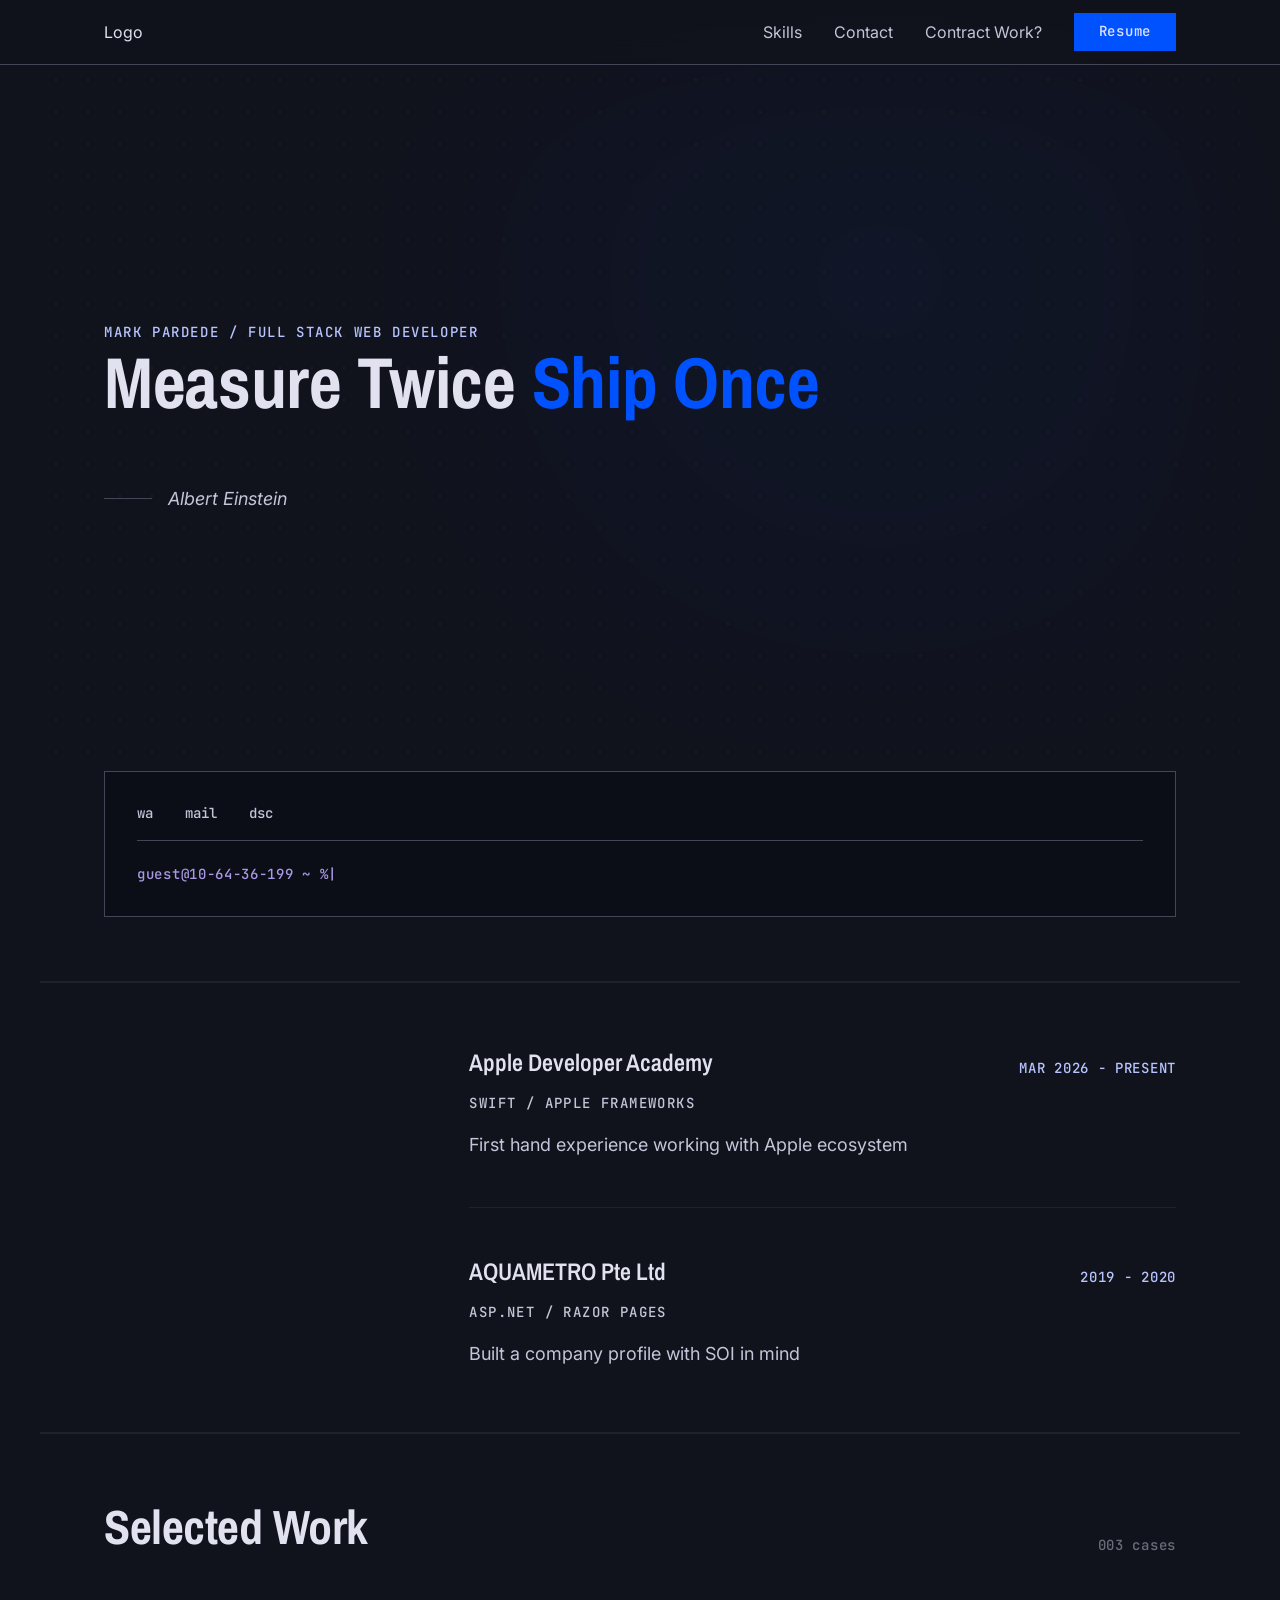
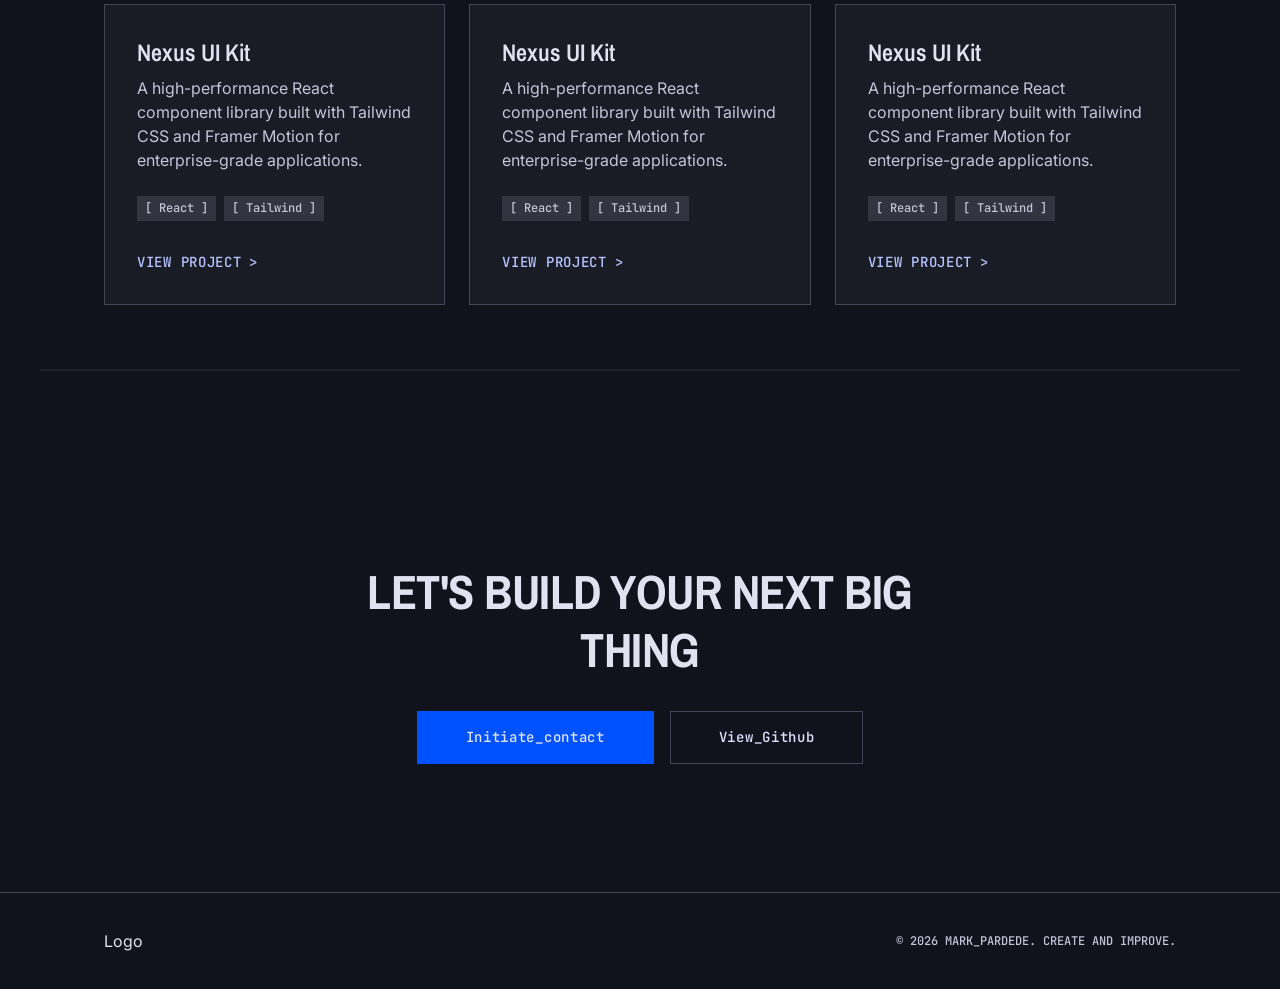
==== index.html @ c8523868 "Resume implemented." ====
<!doctype html>
<html lang="en">
  <head>
    <meta charset="UTF-8" />
    <meta name="viewport" content="width=device-width, initial-scale=1.0" />
    <meta
      name="description"
      content="Mark Pardede — full stack web developer. Selected work, experience and contact."
    />
    <script>
      // Hides reveal targets before first paint so they can animate in.
      // If the module never runs (file://, network error, syntax error) the
      // load handler unhides them rather than leaving the page blank.
      document.documentElement.classList.add("js");
      addEventListener("load", function () {
        if (!document.documentElement.dataset.revealReady) {
          document.documentElement.classList.remove("js");
        }
      });
    </script>
    <link rel="preconnect" href="https://fonts.googleapis.com" />
    <link rel="preconnect" href="https://fonts.gstatic.com" crossorigin />
    <link
      href="https://fonts.googleapis.com/css2?family=Archivo+Narrow:wght@400;500;600;700&family=Inter:wght@400;500;600&family=JetBrains+Mono:wght@400;500&display=swap"
      rel="stylesheet"
    />
    <link rel="stylesheet" href="assets/css/main.css" />
    <script type="module" src="assets/js/main.js"></script>
    <title>Mark Pardede - Full Stack Web Developer</title>
  </head>
  <body>
    <header class="site-header">
      <nav class="nav container">
        <div class="nav__logo">Logo</div>
        <div class="nav__list">
          <a class="nav__link" href="#">Skills</a>
          <a class="nav__link" href="#">Contact</a>
          <a class="nav__link" href="#">Contract Work?</a>
          <a class="btn btn--primary btn--sm u-label" href="resume.html">
            Resume
          </a>
        </div>
      </nav>
    </header>

    <main class="page">
      <section id="hero" class="hero container" data-reveal>
        <div class="hero__backdrop">
          <div class="hero__glow"></div>
        </div>
        <div class="hero__main">
          <p class="hero__eyebrow">Mark Pardede / Full Stack Web Developer</p>
          <h1 class="hero__title">Measure Twice <span>Ship Once</span></h1>
        </div>
        <div class="hero__caption">
          <div class="hero__rule"></div>
          <p class="hero__attribution">Albert Einstein</p>
        </div>
      </section>

      <section id="terminal" class="terminal-section container" data-reveal>
        <div class="terminal u-label">
          <div class="terminal__tabs">
            <button type="button" class="terminal__tab" data-cmd="wa">
              wa
            </button>
            <button type="button" class="terminal__tab" data-cmd="mail">
              mail
            </button>
            <button type="button" class="terminal__tab" data-cmd="dsc">
              dsc
            </button>
          </div>
          <div class="terminal__body" data-terminal-body>
            <p>
              <span class="terminal__prompt">guest@10-64-36-199 ~ %</span
              ><span class="terminal__cursor">|</span>
            </p>
          </div>
        </div>
      </section>

      <hr class="divider" />

      <section id="experience" class="experience container" data-reveal>
        <div class="experience__aside">
          <h2 class="experience__title">Experience</h2>
        </div>
        <div class="experience__list">
          <article class="experience-item">
            <div class="experience-item__header">
              <h3 class="experience-item__title">Apple Developer Academy</h3>
              <span class="experience-item__period u-label"
                >MAR 2026 - PRESENT</span
              >
            </div>
            <p class="experience-item__stack">Swift / Apple Frameworks</p>
            <p class="experience-item__body">
              First hand experience working with Apple ecosystem
            </p>
          </article>

          <div class="experience__divider"></div>

          <article class="experience-item">
            <div class="experience-item__header">
              <h3 class="experience-item__title">AQUAMETRO Pte Ltd</h3>
              <span class="experience-item__period u-label">2019 - 2020</span>
            </div>
            <p class="experience-item__stack">ASP.NET / Razor Pages</p>
            <p class="experience-item__body">
              Built a company profile with SOI in mind
            </p>
          </article>
        </div>
      </section>

      <hr class="divider" />

      <section id="projects" class="projects container" data-reveal>
        <div class="projects__header">
          <h2 class="projects__title">Selected Work</h2>
          <span class="projects__count u-label">003 cases</span>
        </div>
        <div class="projects__grid">
          <article class="project-card">
            <div class="project-card__thumb"></div>
            <div class="project-card__body">
              <h3 class="project-card__title">Nexus UI Kit</h3>
              <p class="project-card__desc">
                A high-performance React component library built with Tailwind
                CSS and Framer Motion for enterprise-grade applications.
              </p>
              <div class="project-card__tags">
                <span class="tag">[ React ]</span>
                <span class="tag">[ Tailwind ]</span>
              </div>
              <a class="project-card__link u-label" href="#">
                VIEW PROJECT <span aria-hidden="true">></span>
              </a>
            </div>
          </article>

          <article class="project-card">
            <div class="project-card__thumb"></div>
            <div class="project-card__body">
              <h3 class="project-card__title">Nexus UI Kit</h3>
              <p class="project-card__desc">
                A high-performance React component library built with Tailwind
                CSS and Framer Motion for enterprise-grade applications.
              </p>
              <div class="project-card__tags">
                <span class="tag">[ React ]</span>
                <span class="tag">[ Tailwind ]</span>
              </div>
              <a class="project-card__link u-label" href="#">
                VIEW PROJECT <span aria-hidden="true">></span>
              </a>
            </div>
          </article>

          <article class="project-card">
            <div class="project-card__thumb"></div>
            <div class="project-card__body">
              <h3 class="project-card__title">Nexus UI Kit</h3>
              <p class="project-card__desc">
                A high-performance React component library built with Tailwind
                CSS and Framer Motion for enterprise-grade applications.
              </p>
              <div class="project-card__tags">
                <span class="tag">[ React ]</span>
                <span class="tag">[ Tailwind ]</span>
              </div>
              <a class="project-card__link u-label" href="#">
                VIEW PROJECT <span aria-hidden="true">></span>
              </a>
            </div>
          </article>
        </div>
      </section>

      <hr class="divider" />

      <section id="cta" class="cta container" data-reveal>
        <div class="cta__inner">
          <h2 class="cta__title">LET'S BUILD YOUR NEXT BIG THING</h2>
          <div class="cta__actions">
            <a class="btn btn--primary u-label" href="#">Initiate_contact</a>
            <a class="btn u-label" href="#">View_Github</a>
          </div>
        </div>
      </section>
    </main>

    <footer class="site-footer">
      <div class="site-footer__inner container">
        <div class="site-footer__logo">Logo</div>
        <p class="site-footer__note">© 2026 MARK_PARDEDE. CREATE AND IMPROVE.</p>
      </div>
    </footer>
  </body>
</html>
---- assets/css/main.css ----
/* The only stylesheet a page links to.
   Order matters: later layers are meant to win over earlier ones, so
   utilities come last. */

/* 1. Base — tokens, resets, element defaults. */
@import url("base/tokens.css");
@import url("base/reset.css");

/* 2. Layout — page scaffolding shared by every page. */
@import url("layout/container.css");
@import url("layout/header.css");
@import url("layout/footer.css");

/* 3. Components — reusable, page-agnostic blocks. */
@import url("components/button.css");
@import url("components/tag.css");
@import url("components/terminal.css");
@import url("components/project-card.css");
@import url("components/experience-item.css");

/* 4. Pages — composition specific to one page. */
@import url("pages/home.css");
@import url("pages/resume.css");

/* 5. Utilities — single-purpose overrides. */
@import url("utilities/animations.css");
@import url("utilities/text.css");
@import url("utilities/print.css");
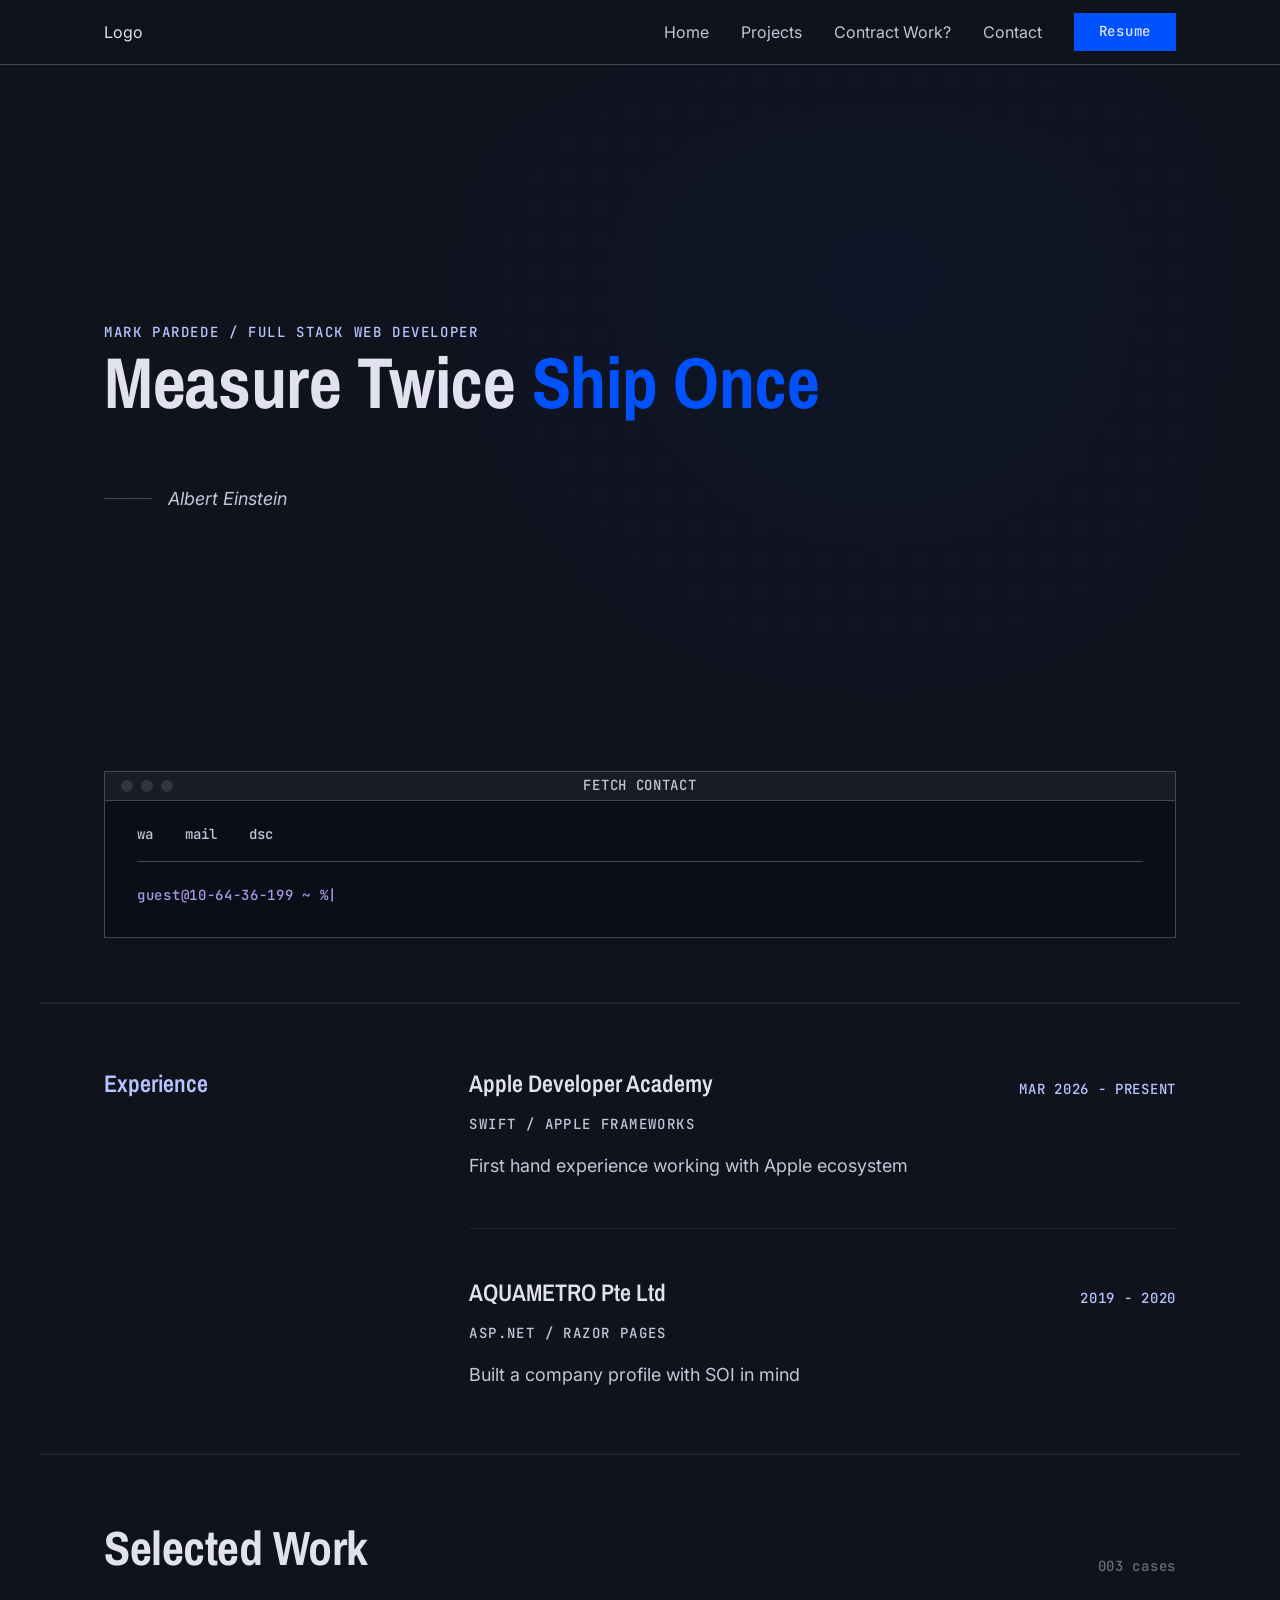
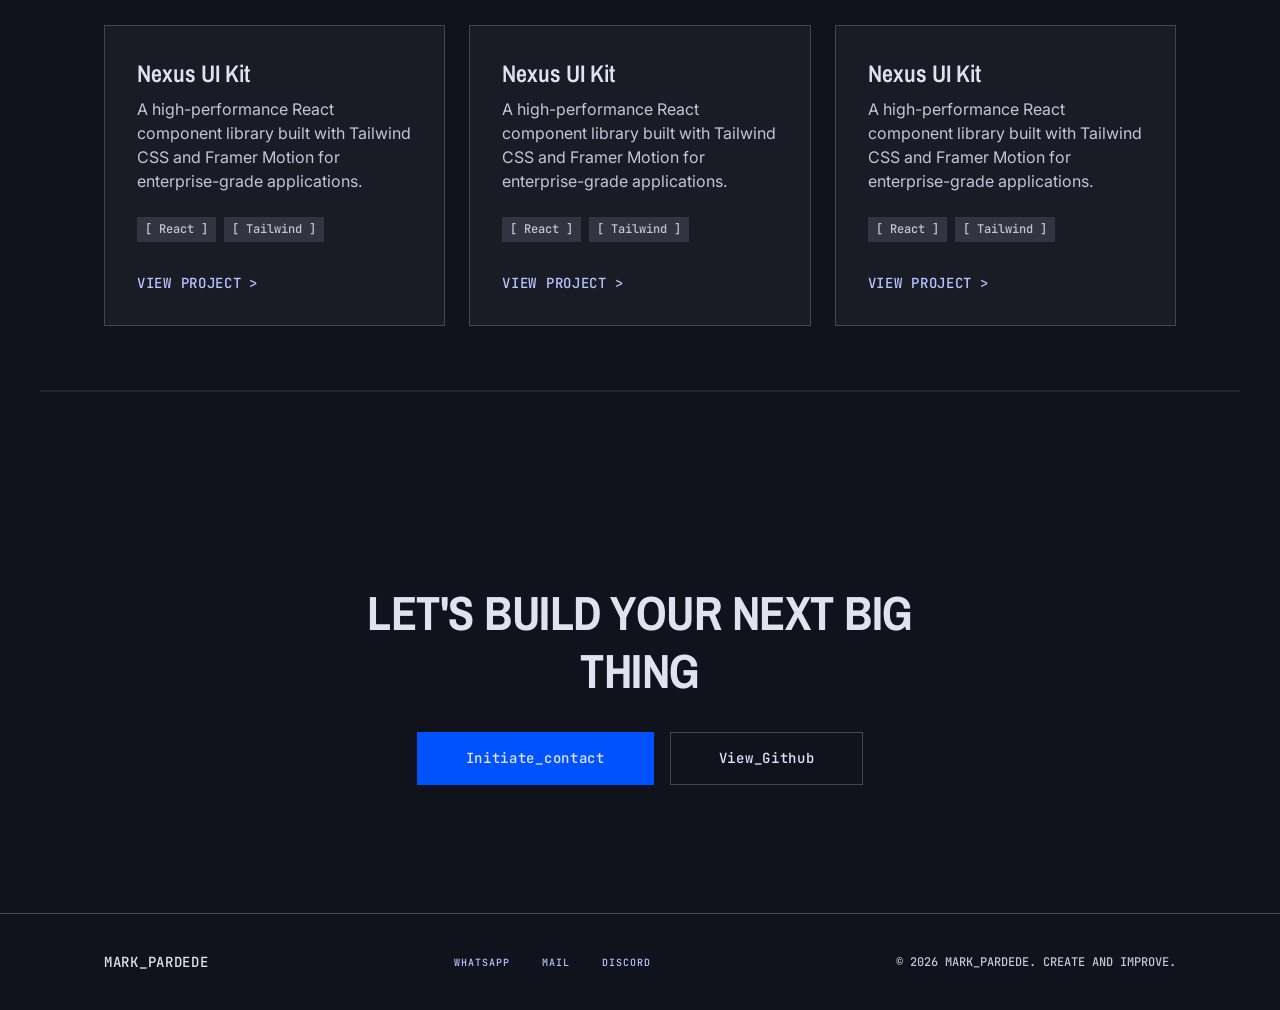
==== commit 06bdef9a: "Contact" ====
--- a/index.html
+++ b/index.html
@@ -33,9 +33,10 @@
       <nav class="nav container">
         <div class="nav__logo">Logo</div>
         <div class="nav__list">
-          <a class="nav__link" href="#">Skills</a>
-          <a class="nav__link" href="#">Contact</a>
+          <a class="nav__link" href="#">Home</a>
+          <a class="nav__link" href="#">Projects</a>
           <a class="nav__link" href="#">Contract Work?</a>
+          <a class="nav__link" href="#contact">Contact</a>
           <a class="btn btn--primary btn--sm u-label" href="resume.html">
             Resume
           </a>
@@ -60,6 +61,14 @@
 
       <section id="terminal" class="terminal-section container" data-reveal>
         <div class="terminal u-label">
+          <div class="terminal__titlebar">
+            <div class="terminal__dots" aria-hidden="true">
+              <span class="terminal__dot"></span>
+              <span class="terminal__dot"></span>
+              <span class="terminal__dot"></span>
+            </div>
+            <span class="terminal__title">Fetch Contact</span>
+          </div>
           <div class="terminal__tabs">
             <button type="button" class="terminal__tab" data-cmd="wa">
               wa
@@ -192,10 +201,33 @@
       </section>
     </main>
 
-    <footer class="site-footer">
+    <footer id="contact" class="site-footer">
       <div class="site-footer__inner container">
-        <div class="site-footer__logo">Logo</div>
-        <p class="site-footer__note">© 2026 MARK_PARDEDE. CREATE AND IMPROVE.</p>
+        <div class="site-footer__brand">MARK_PARDEDE</div>
+        <nav class="site-footer__links" aria-label="Contact">
+          <a
+            class="site-footer__link"
+            href="https://wa.me/6587304273"
+            target="_blank"
+            rel="noopener"
+          >
+            <span class="site-footer__link-key">WhatsApp</span>
+          </a>
+          <a class="site-footer__link" href="mailto:marklorens0705@gmail.com">
+            <span class="site-footer__link-key">Mail</span>
+          </a>
+          <a
+            class="site-footer__link"
+            href="discord://-/users/311474445032095755"
+            target="_blank"
+            rel="noopener"
+          >
+            <span class="site-footer__link-key">Discord</span>
+          </a>
+        </nav>
+        <p class="site-footer__note">
+          © 2026 MARK_PARDEDE. CREATE AND IMPROVE.
+        </p>
       </div>
     </footer>
   </body>
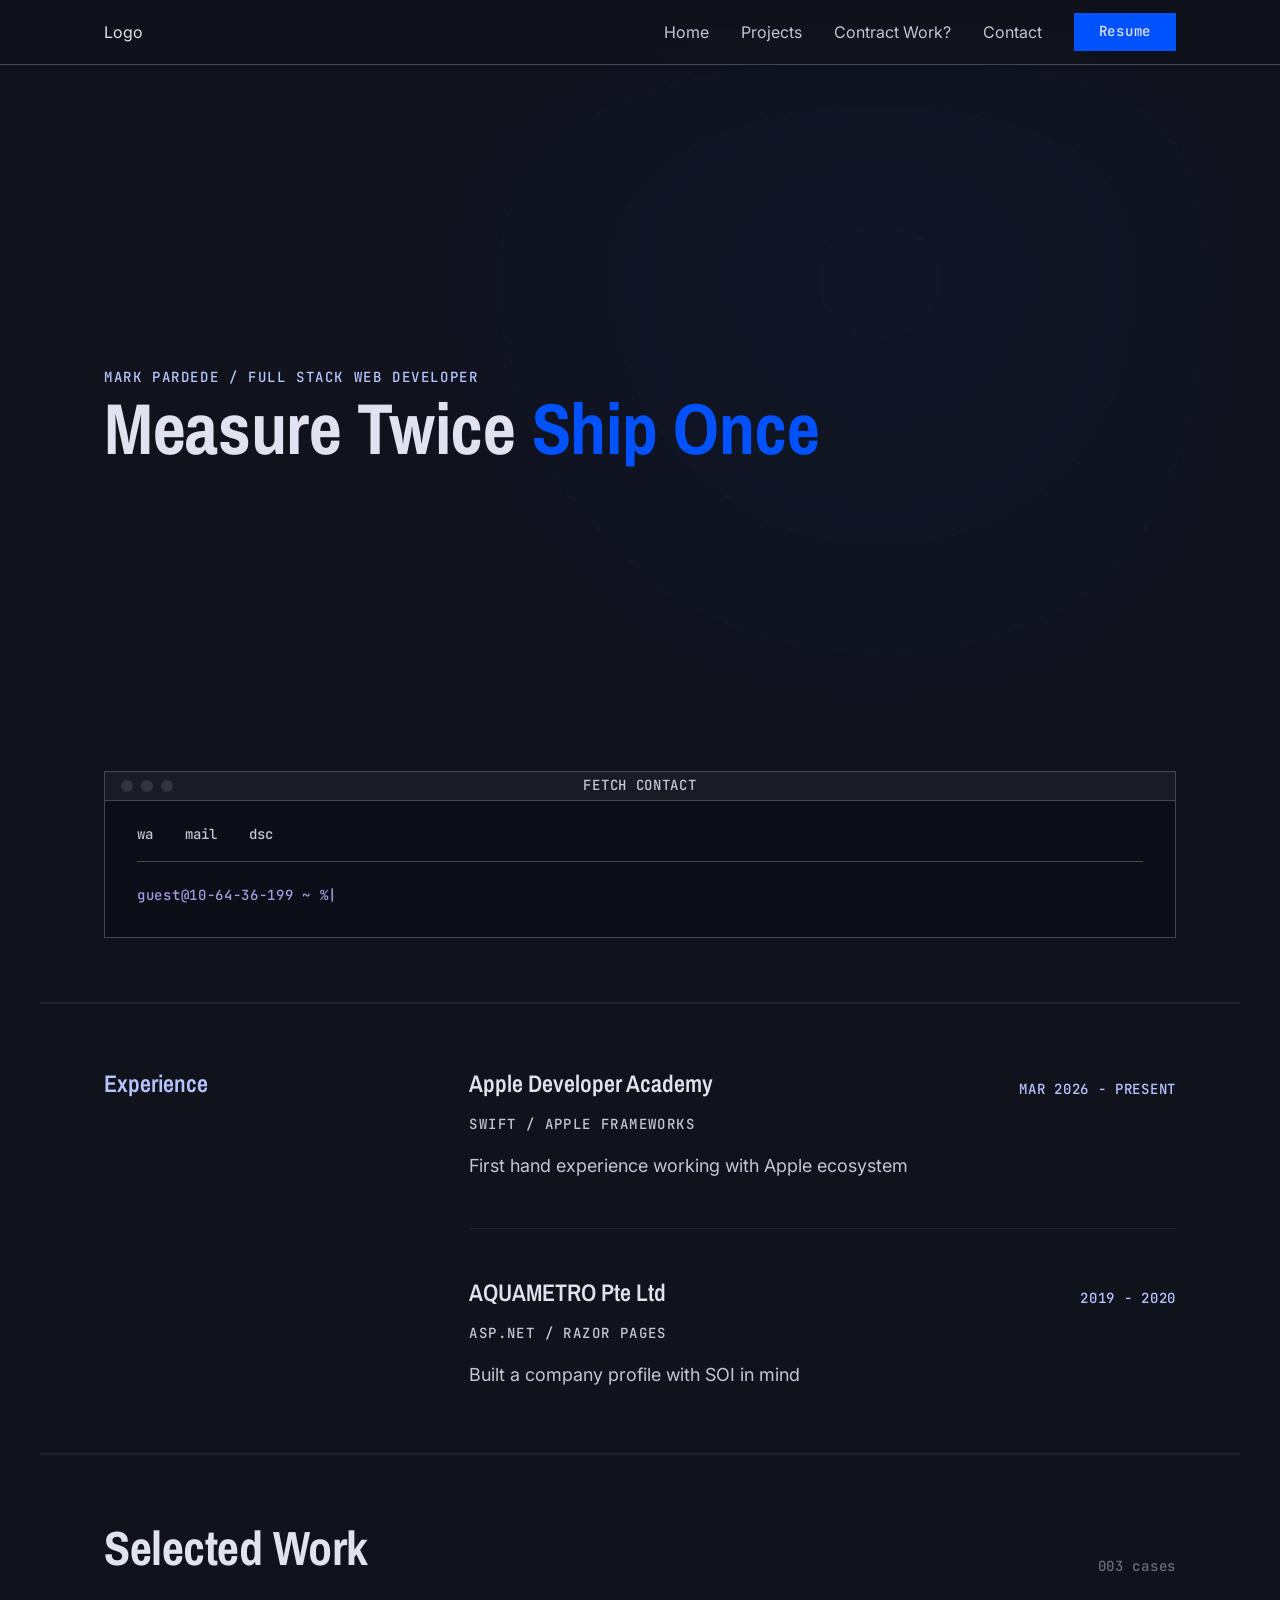
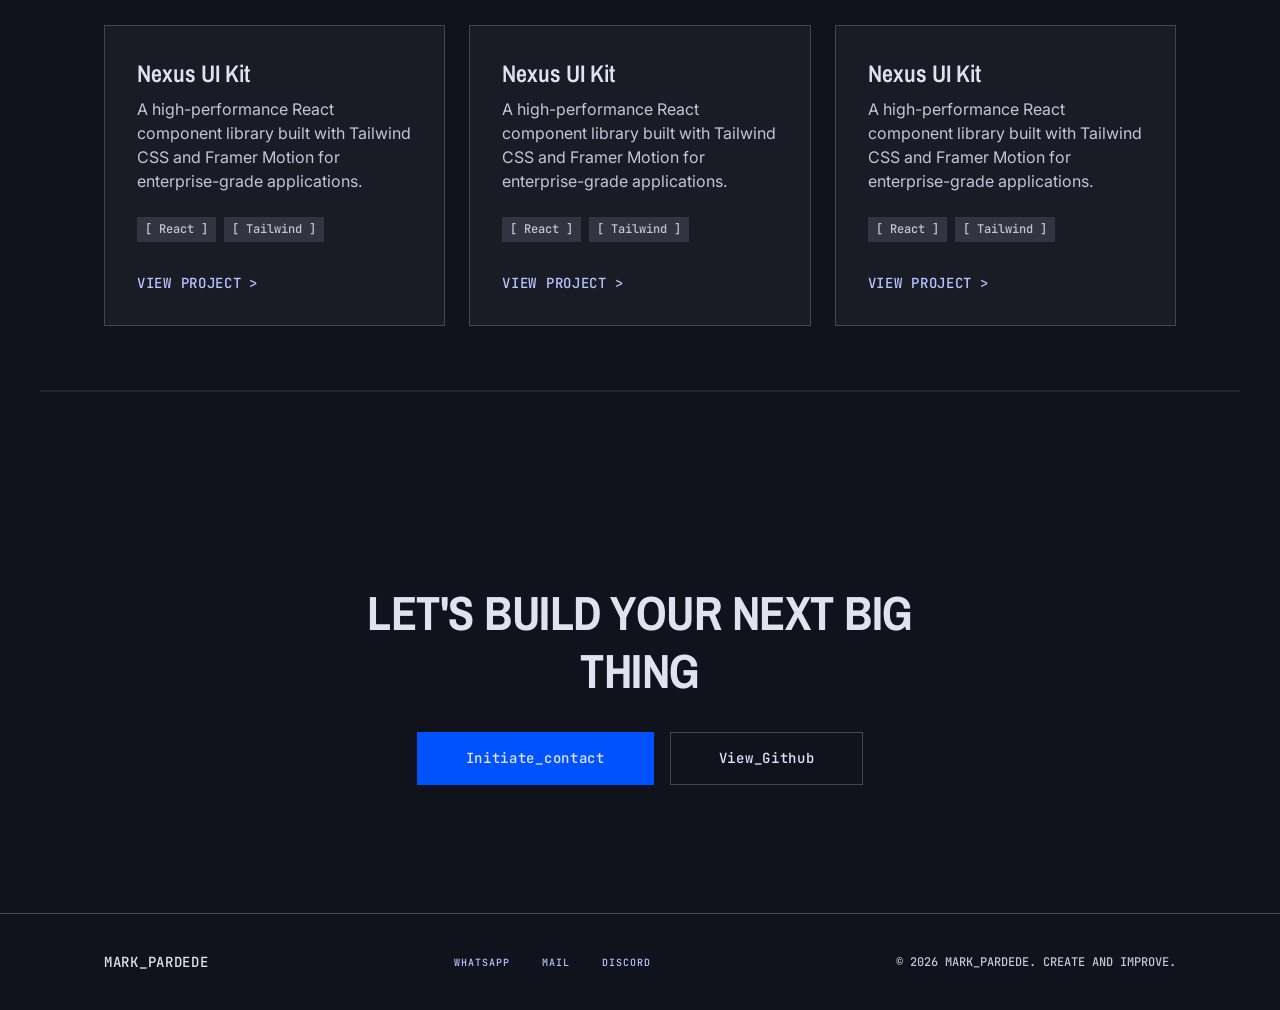
==== commit ca39f2cc: "something." ====
--- a/index.html
+++ b/index.html
@@ -8,9 +8,6 @@
       content="Mark Pardede — full stack web developer. Selected work, experience and contact."
     />
     <script>
-      // Hides reveal targets before first paint so they can animate in.
-      // If the module never runs (file://, network error, syntax error) the
-      // load handler unhides them rather than leaving the page blank.
       document.documentElement.classList.add("js");
       addEventListener("load", function () {
         if (!document.documentElement.dataset.revealReady) {
@@ -53,10 +50,6 @@
           <p class="hero__eyebrow">Mark Pardede / Full Stack Web Developer</p>
           <h1 class="hero__title">Measure Twice <span>Ship Once</span></h1>
         </div>
-        <div class="hero__caption">
-          <div class="hero__rule"></div>
-          <p class="hero__attribution">Albert Einstein</p>
-        </div>
       </section>
 
       <section id="terminal" class="terminal-section container" data-reveal>
@@ -194,8 +187,20 @@
         <div class="cta__inner">
           <h2 class="cta__title">LET'S BUILD YOUR NEXT BIG THING</h2>
           <div class="cta__actions">
-            <a class="btn btn--primary u-label" href="#">Initiate_contact</a>
-            <a class="btn u-label" href="#">View_Github</a>
+            <a
+              class="btn btn--primary u-label"
+              href="https://wa.me/6587304273"
+              target="_blank"
+              rel="noopener"
+              >Initiate_contact</a
+            >
+            <a
+              class="btn u-label"
+              href="https://github.com/MarkLorens"
+              target="_blank"
+              rel="noopener noreferrer"
+              >View_Github</a
+            >
           </div>
         </div>
       </section>
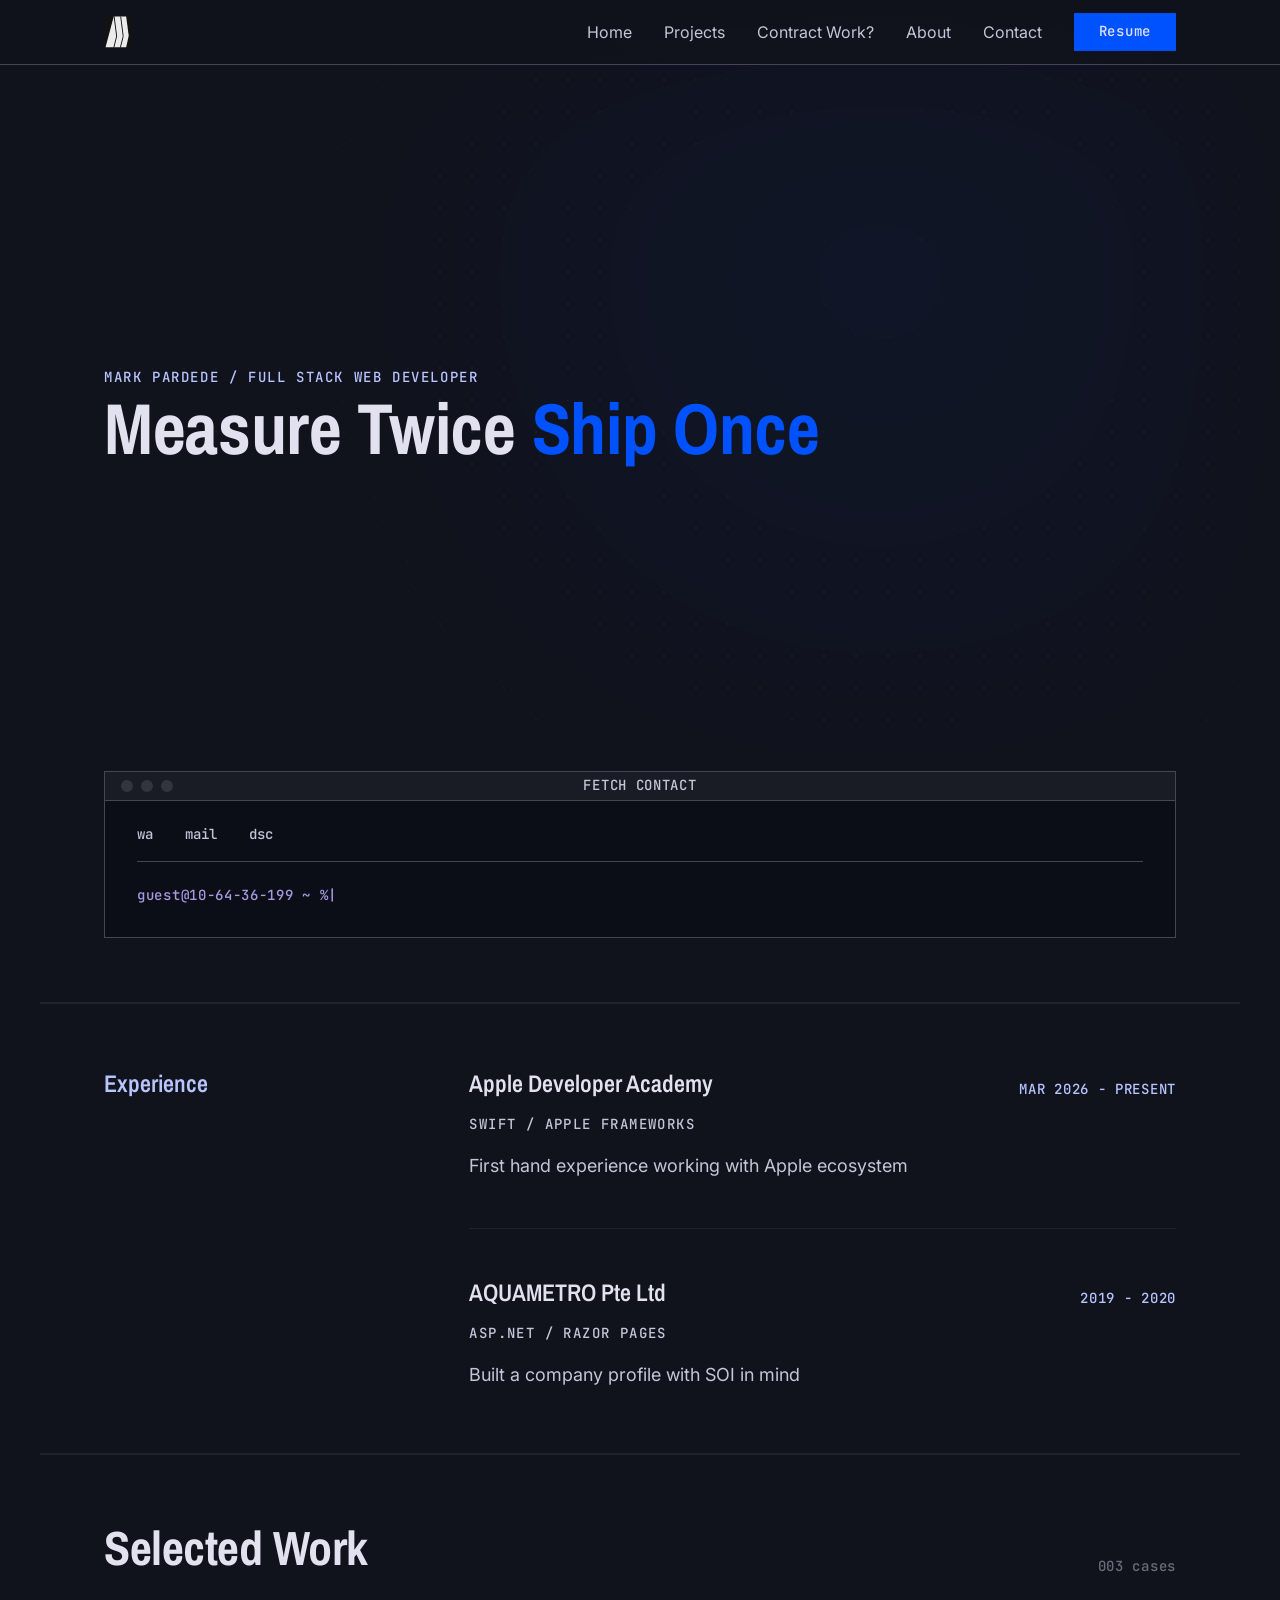
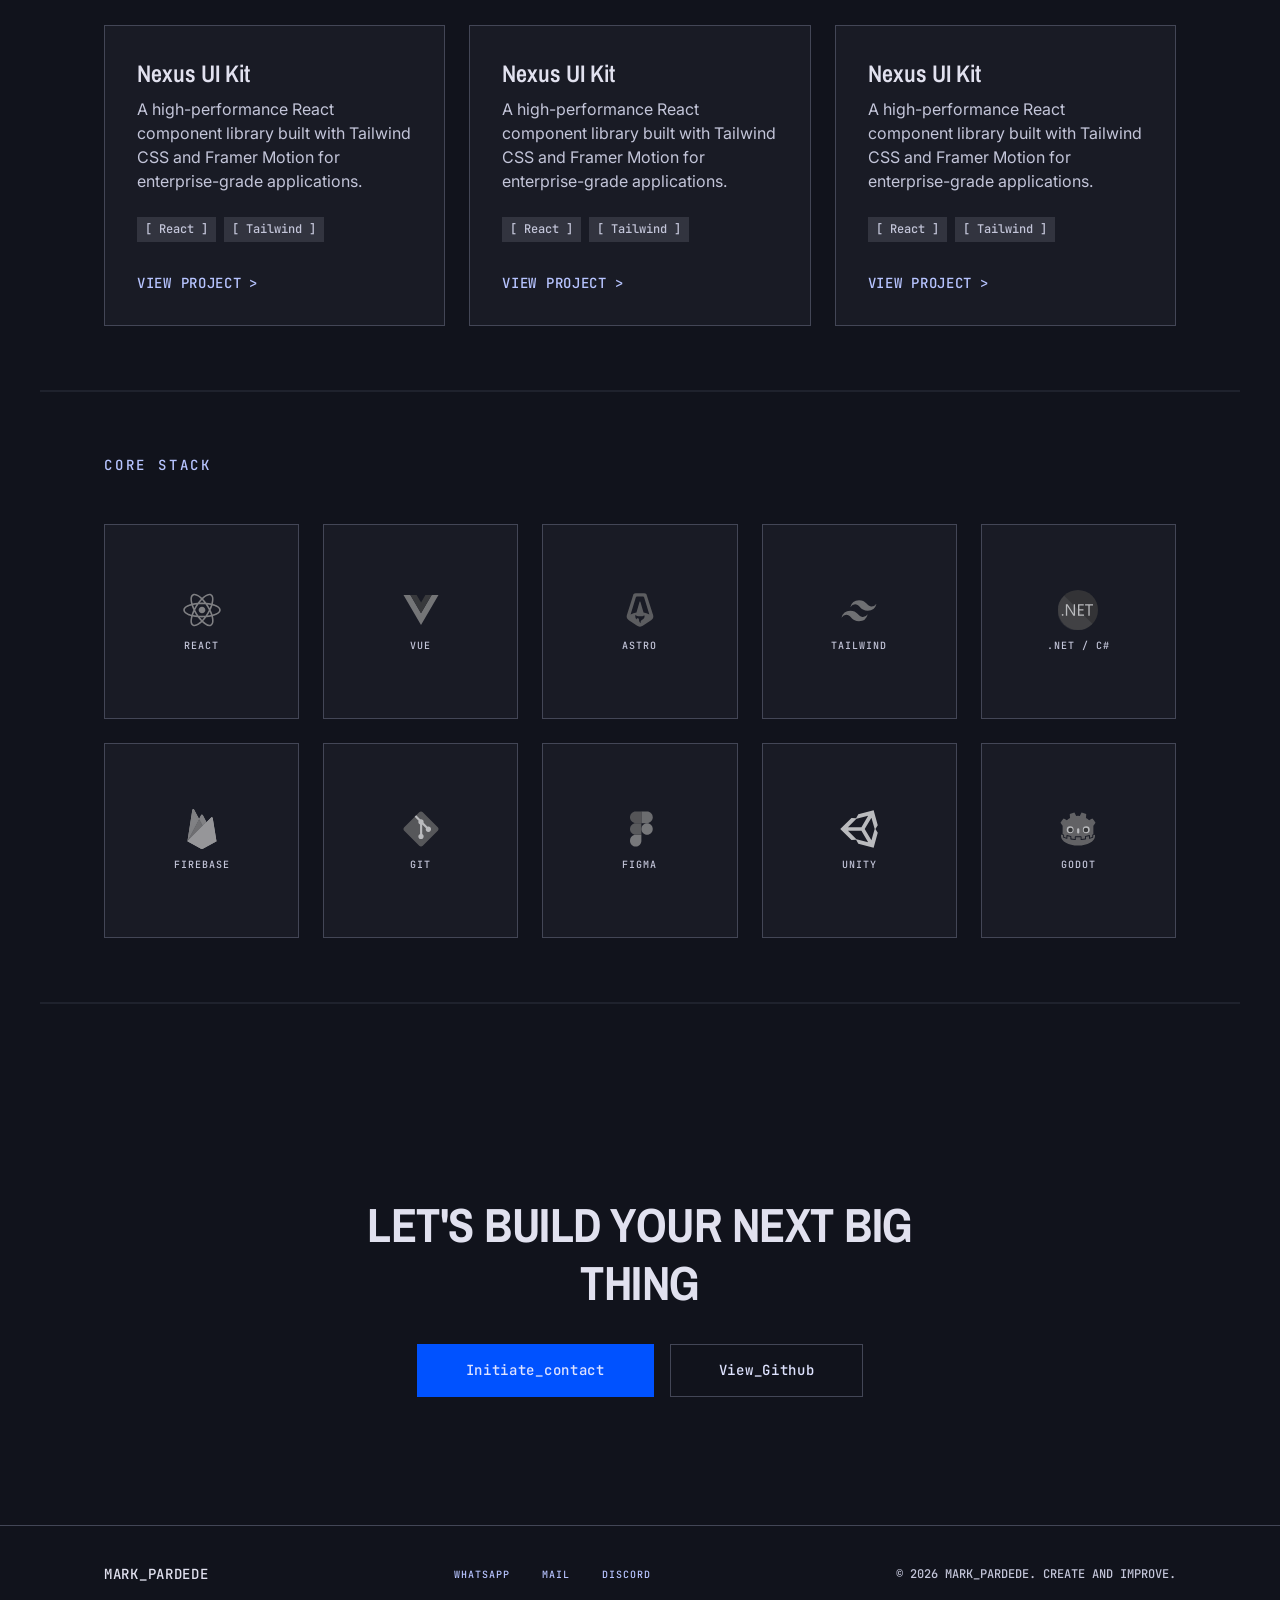
==== commit d3616772: "Core stack added." ====
--- a/index.html
+++ b/index.html
@@ -28,11 +28,14 @@
   <body>
     <header class="site-header">
       <nav class="nav container">
-        <div class="nav__logo">Logo</div>
+        <a class="nav__logo" href="index.html" aria-label="Mark Pardede — home">
+          <img src="assets/img/Logo.svg" alt="Mark Pardede" />
+        </a>
         <div class="nav__list">
           <a class="nav__link" href="#">Home</a>
           <a class="nav__link" href="#">Projects</a>
           <a class="nav__link" href="#">Contract Work?</a>
+          <a class="nav__link" href="about.html">About</a>
           <a class="nav__link" href="#contact">Contact</a>
           <a class="btn btn--primary btn--sm u-label" href="resume.html">
             Resume
@@ -179,6 +182,114 @@
             </div>
           </article>
         </div>
+      </section>
+
+      <hr class="divider" />
+
+      <section id="skills" class="skills container" data-reveal>
+        <h2 class="skills__title">Core Stack</h2>
+        <ul class="skills__grid">
+          <li class="tech-tile">
+            <img
+              class="tech-tile__logo"
+              src="assets/img/techlogo/react.svg"
+              alt=""
+              width="40"
+              height="40"
+            />
+            <span class="tech-tile__name">React</span>
+          </li>
+          <li class="tech-tile">
+            <img
+              class="tech-tile__logo"
+              src="assets/img/techlogo/vue.svg"
+              alt=""
+              width="40"
+              height="40"
+            />
+            <span class="tech-tile__name">Vue</span>
+          </li>
+          <li class="tech-tile">
+            <img
+              class="tech-tile__logo"
+              src="assets/img/techlogo/astro.svg"
+              alt=""
+              width="40"
+              height="40"
+            />
+            <span class="tech-tile__name">Astro</span>
+          </li>
+          <li class="tech-tile">
+            <img
+              class="tech-tile__logo"
+              src="assets/img/techlogo/tailwind.svg"
+              alt=""
+              width="40"
+              height="40"
+            />
+            <span class="tech-tile__name">Tailwind</span>
+          </li>
+          <li class="tech-tile">
+            <img
+              class="tech-tile__logo"
+              src="assets/img/techlogo/dotnet.svg"
+              alt=""
+              width="40"
+              height="40"
+            />
+            <span class="tech-tile__name">.NET / C#</span>
+          </li>
+          <li class="tech-tile">
+            <img
+              class="tech-tile__logo"
+              src="assets/img/techlogo/firebase.svg"
+              alt=""
+              width="40"
+              height="40"
+            />
+            <span class="tech-tile__name">Firebase</span>
+          </li>
+          <li class="tech-tile">
+            <img
+              class="tech-tile__logo"
+              src="assets/img/techlogo/git.svg"
+              alt=""
+              width="40"
+              height="40"
+            />
+            <span class="tech-tile__name">Git</span>
+          </li>
+          <li class="tech-tile">
+            <img
+              class="tech-tile__logo"
+              src="assets/img/techlogo/figma.svg"
+              alt=""
+              width="40"
+              height="40"
+            />
+            <span class="tech-tile__name">Figma</span>
+          </li>
+          <li class="tech-tile">
+            <img
+              class="tech-tile__logo tech-tile__logo--invert"
+              src="assets/img/techlogo/unity.svg"
+              alt=""
+              width="40"
+              height="40"
+            />
+            <span class="tech-tile__name">Unity</span>
+          </li>
+          <li class="tech-tile">
+            <img
+              class="tech-tile__logo"
+              src="assets/img/techlogo/godot.svg"
+              alt=""
+              width="40"
+              height="40"
+            />
+            <span class="tech-tile__name">Godot</span>
+          </li>
+        </ul>
       </section>
 
       <hr class="divider" />
--- a/assets/css/main.css
+++ b/assets/css/main.css
@@ -14,6 +14,7 @@
 /* 3. Components — reusable, page-agnostic blocks. */
 @import url("components/button.css");
 @import url("components/tag.css");
+@import url("components/tech-tile.css");
 @import url("components/terminal.css");
 @import url("components/project-card.css");
 @import url("components/experience-item.css");
@@ -21,6 +22,7 @@
 /* 4. Pages — composition specific to one page. */
 @import url("pages/home.css");
 @import url("pages/resume.css");
+@import url("pages/about.css");
 
 /* 5. Utilities — single-purpose overrides. */
 @import url("utilities/animations.css");
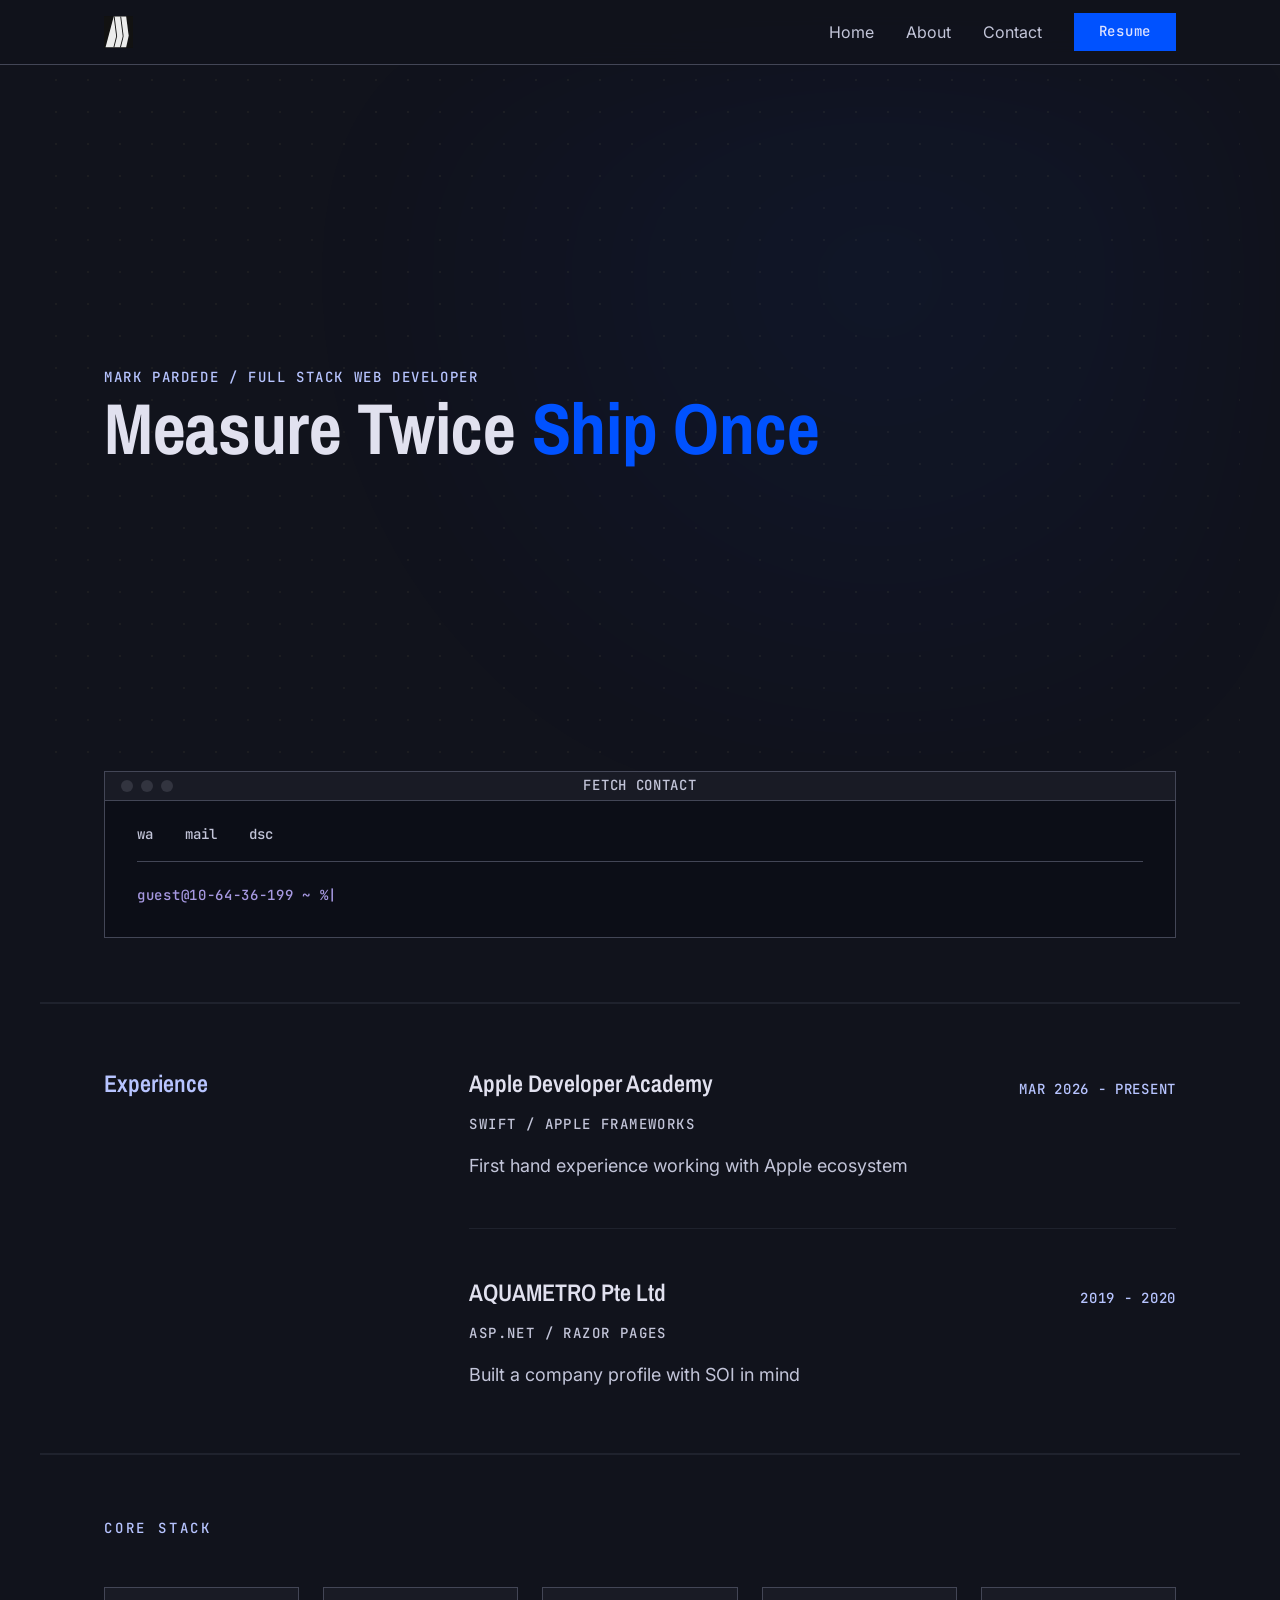
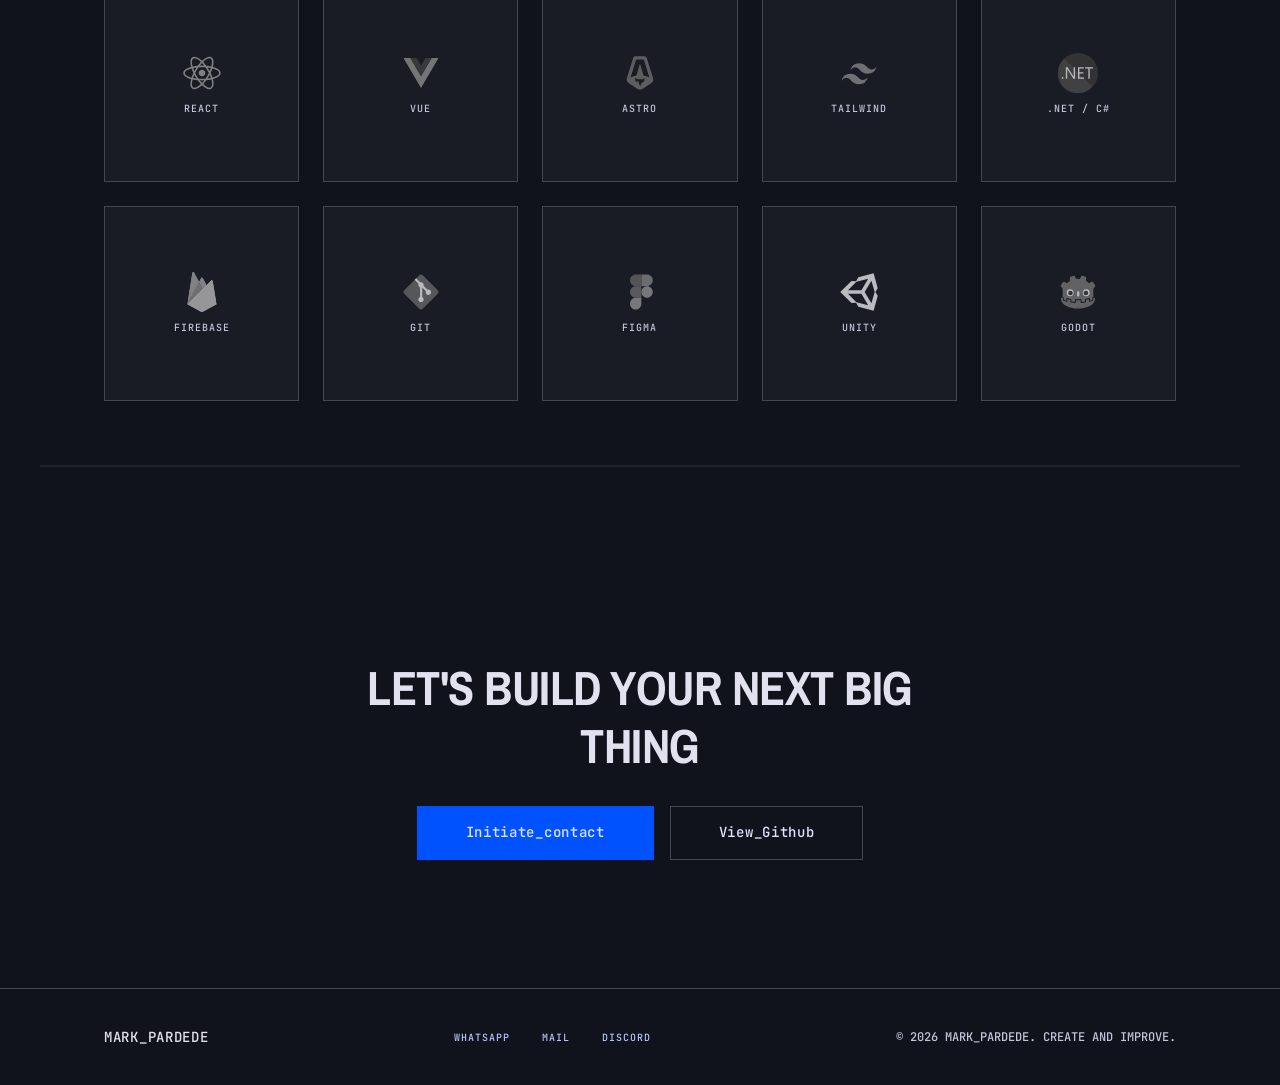
==== commit 1d332f86: "Cleaning up unimplemented sections and pages." ====
--- a/index.html
+++ b/index.html
@@ -33,8 +33,8 @@
         </a>
         <div class="nav__list">
           <a class="nav__link" href="#">Home</a>
-          <a class="nav__link" href="#">Projects</a>
-          <a class="nav__link" href="#">Contract Work?</a>
+          <!-- <a class="nav__link" href="#">Projects</a>
+          <a class="nav__link" href="#">Contract Work?</a> -->
           <a class="nav__link" href="about.html">About</a>
           <a class="nav__link" href="#contact">Contact</a>
           <a class="btn btn--primary btn--sm u-label" href="resume.html">
@@ -120,9 +120,9 @@
         </div>
       </section>
 
-      <hr class="divider" />
-
-      <section id="projects" class="projects container" data-reveal>
+      <!-- <hr class="divider" /> -->
+
+      <!-- <section id="projects" class="projects container" data-reveal>
         <div class="projects__header">
           <h2 class="projects__title">Selected Work</h2>
           <span class="projects__count u-label">003 cases</span>
@@ -182,7 +182,7 @@
             </div>
           </article>
         </div>
-      </section>
+      </section> -->
 
       <hr class="divider" />
 
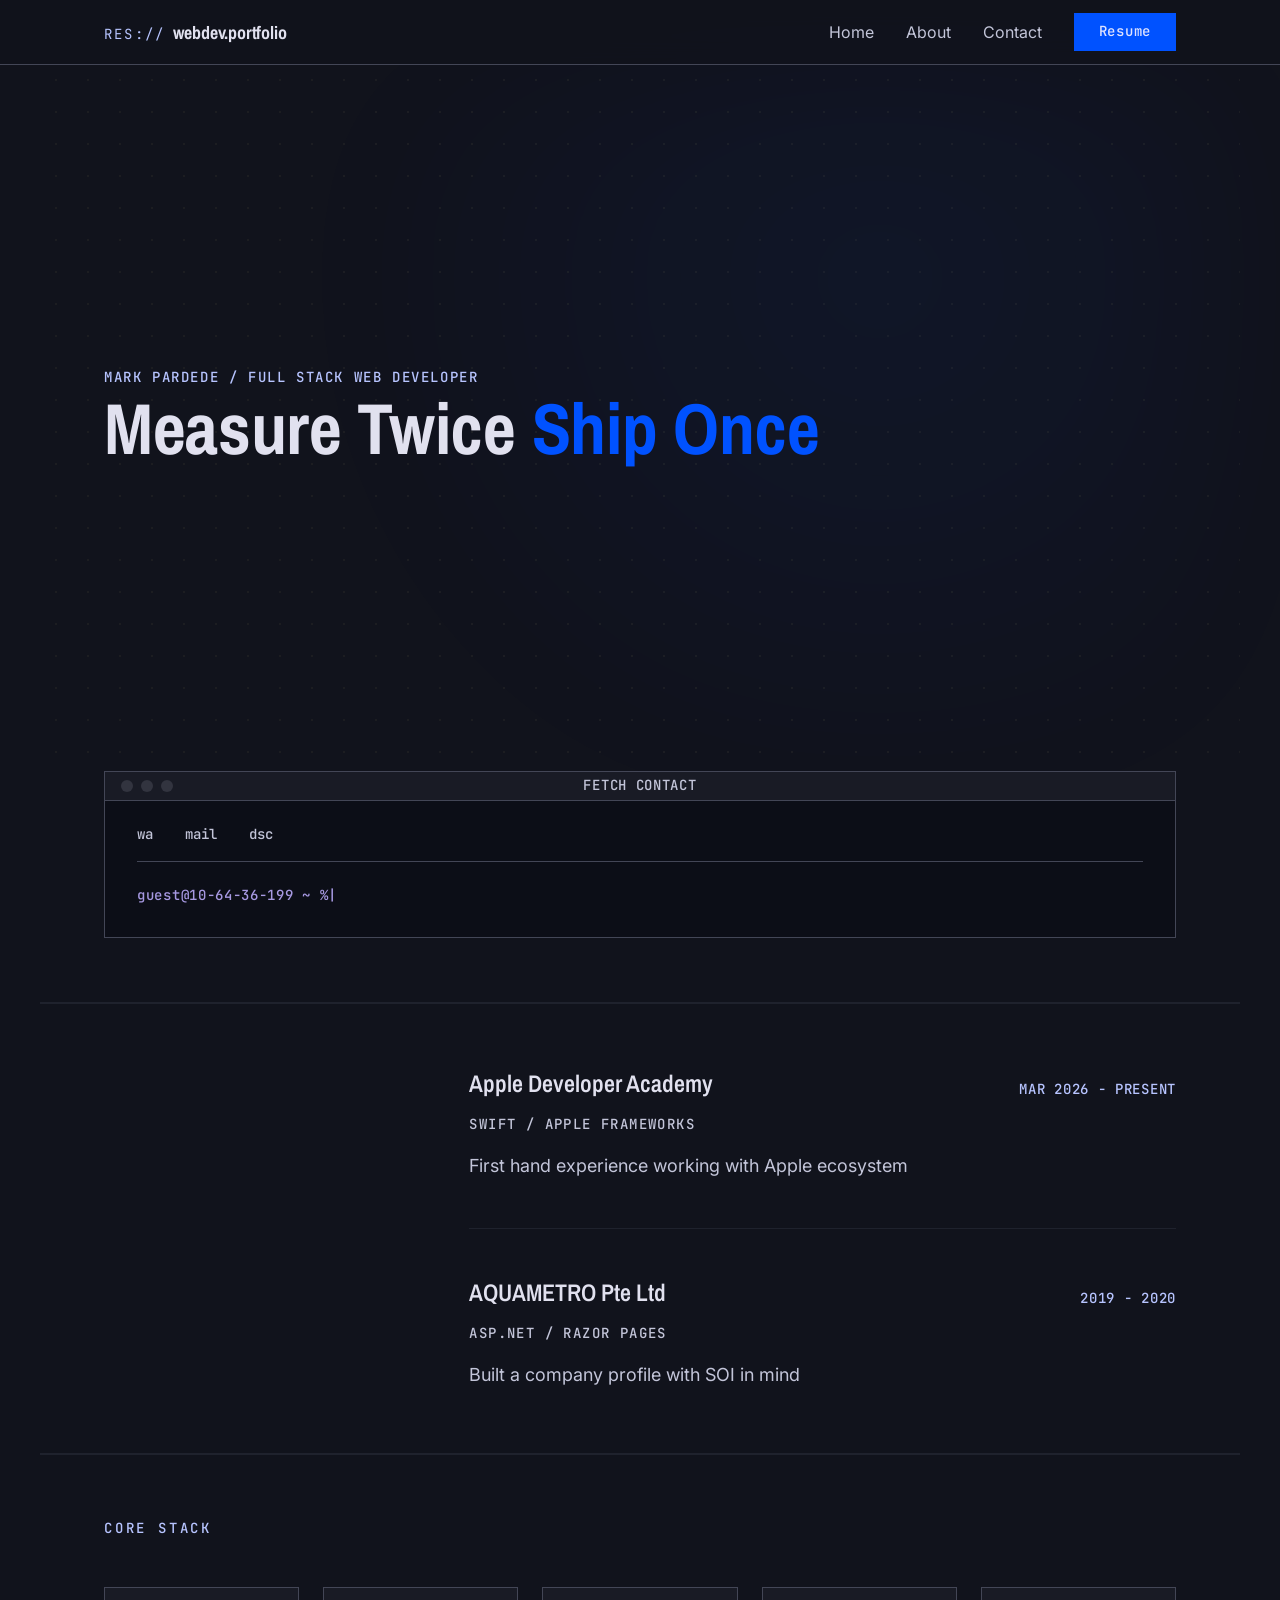
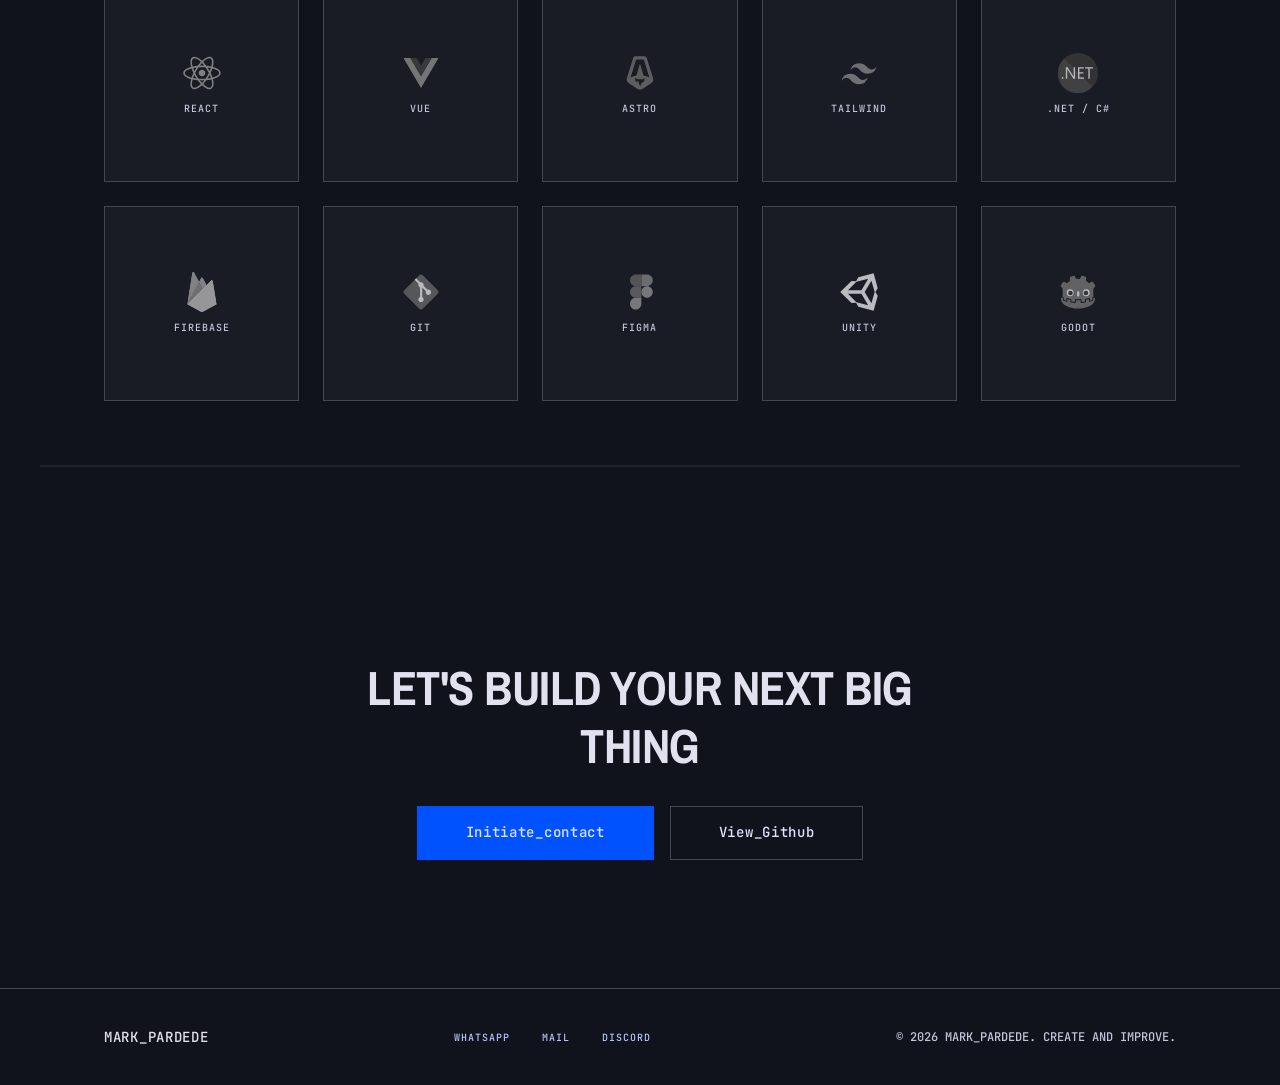
==== commit 7f084606: "A lot of stuff honestly." ====
--- a/index.html
+++ b/index.html
@@ -28,8 +28,9 @@
   <body>
     <header class="site-header">
       <nav class="nav container">
-        <a class="nav__logo" href="index.html" aria-label="Mark Pardede — home">
-          <img src="assets/img/Logo.svg" alt="Mark Pardede" />
+        <a class="nav__logo" href="landing.html" aria-label="Back to landing">
+          <span class="nav__logo-prefix">res://</span>
+          <span class="nav__logo-name">webdev.portfolio</span>
         </a>
         <div class="nav__list">
           <a class="nav__link" href="#">Home</a>
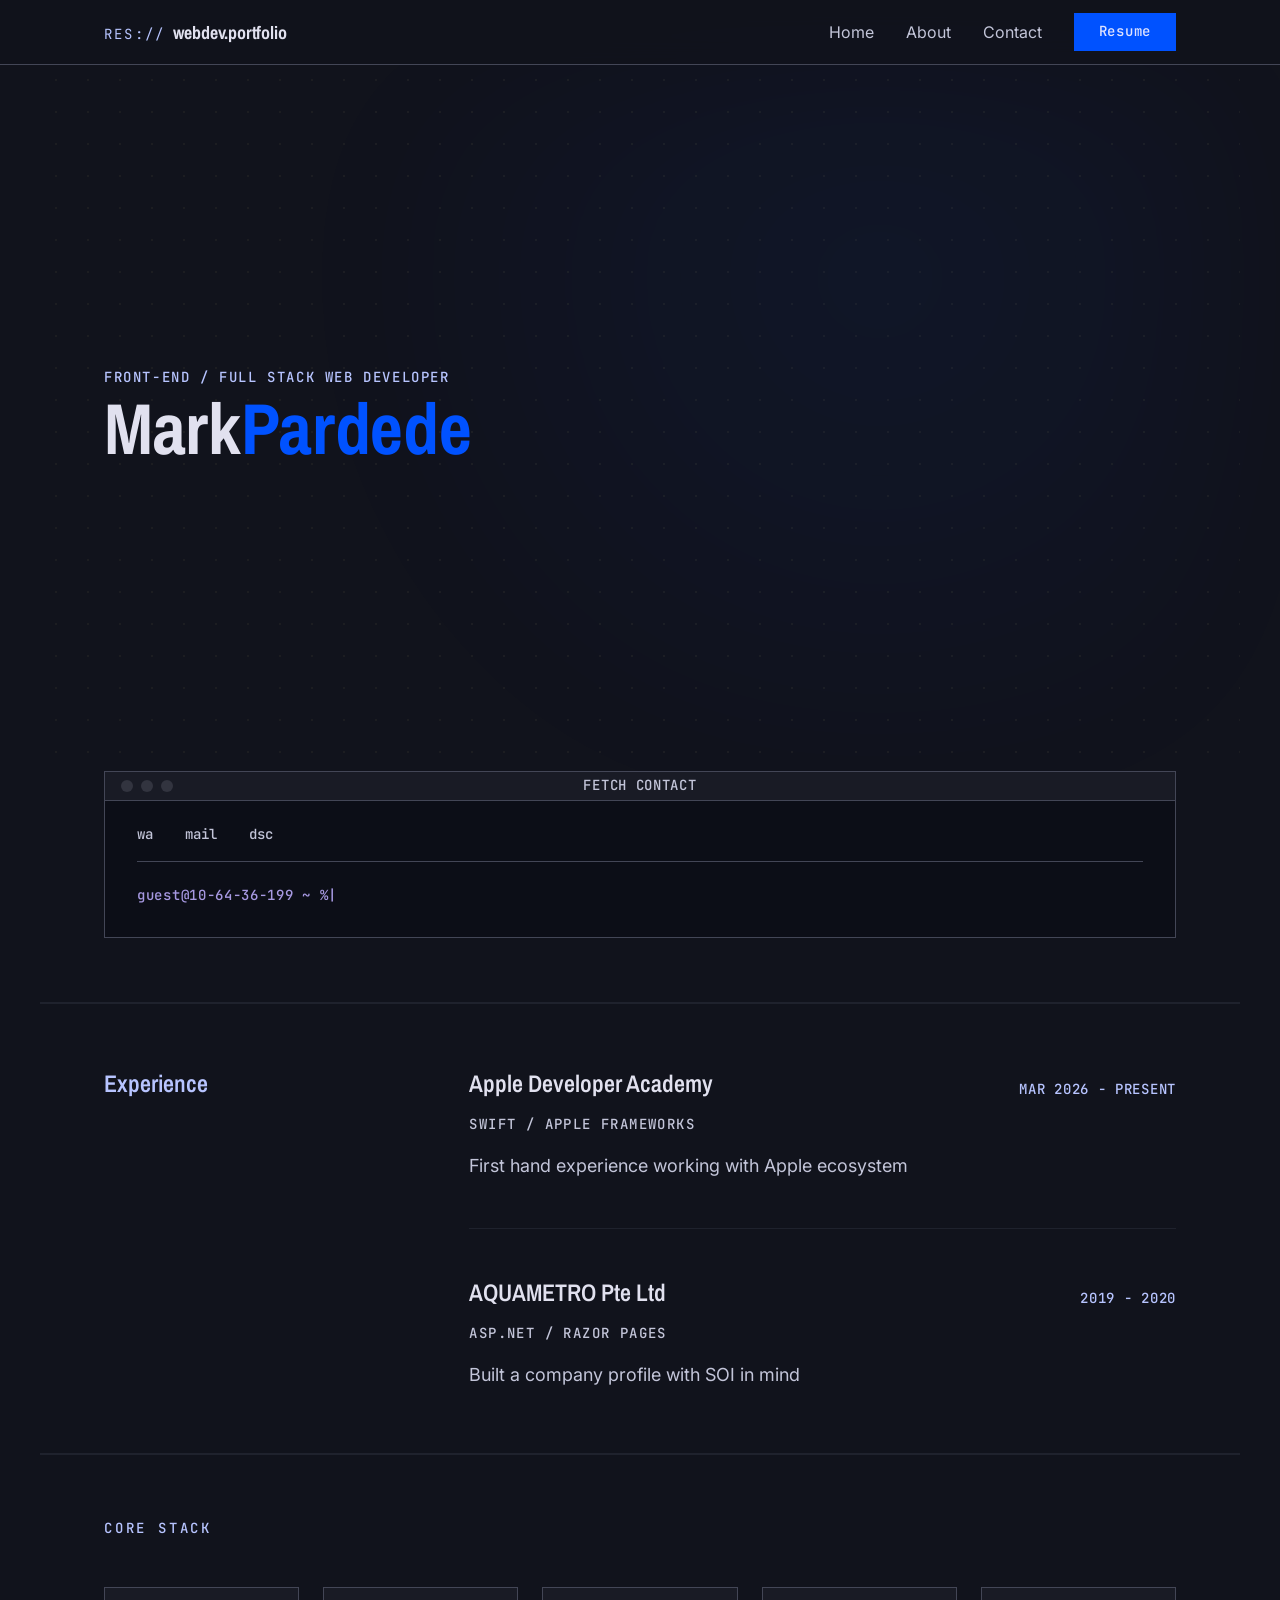
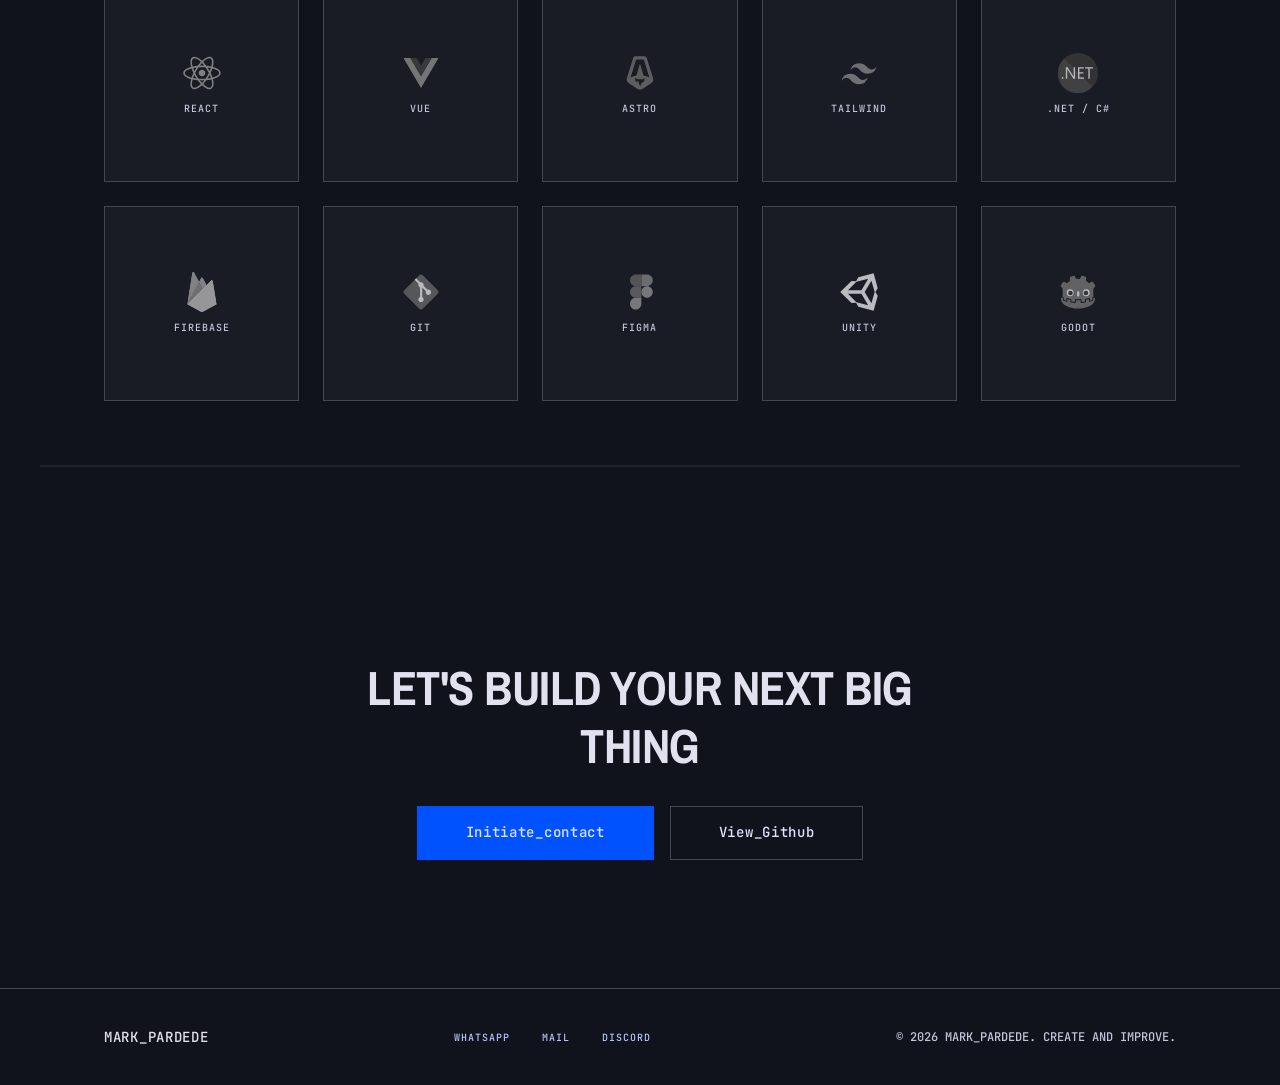
==== commit 948c9636: "changed title on web dev section." ====
--- a/index.html
+++ b/index.html
@@ -51,8 +51,8 @@
           <div class="hero__glow"></div>
         </div>
         <div class="hero__main">
-          <p class="hero__eyebrow">Mark Pardede / Full Stack Web Developer</p>
-          <h1 class="hero__title">Measure Twice <span>Ship Once</span></h1>
+          <p class="hero__eyebrow">Front-End / Full Stack Web Developer</p>
+          <h1 class="hero__title">Mark<span>Pardede</span></h1>
         </div>
       </section>
 
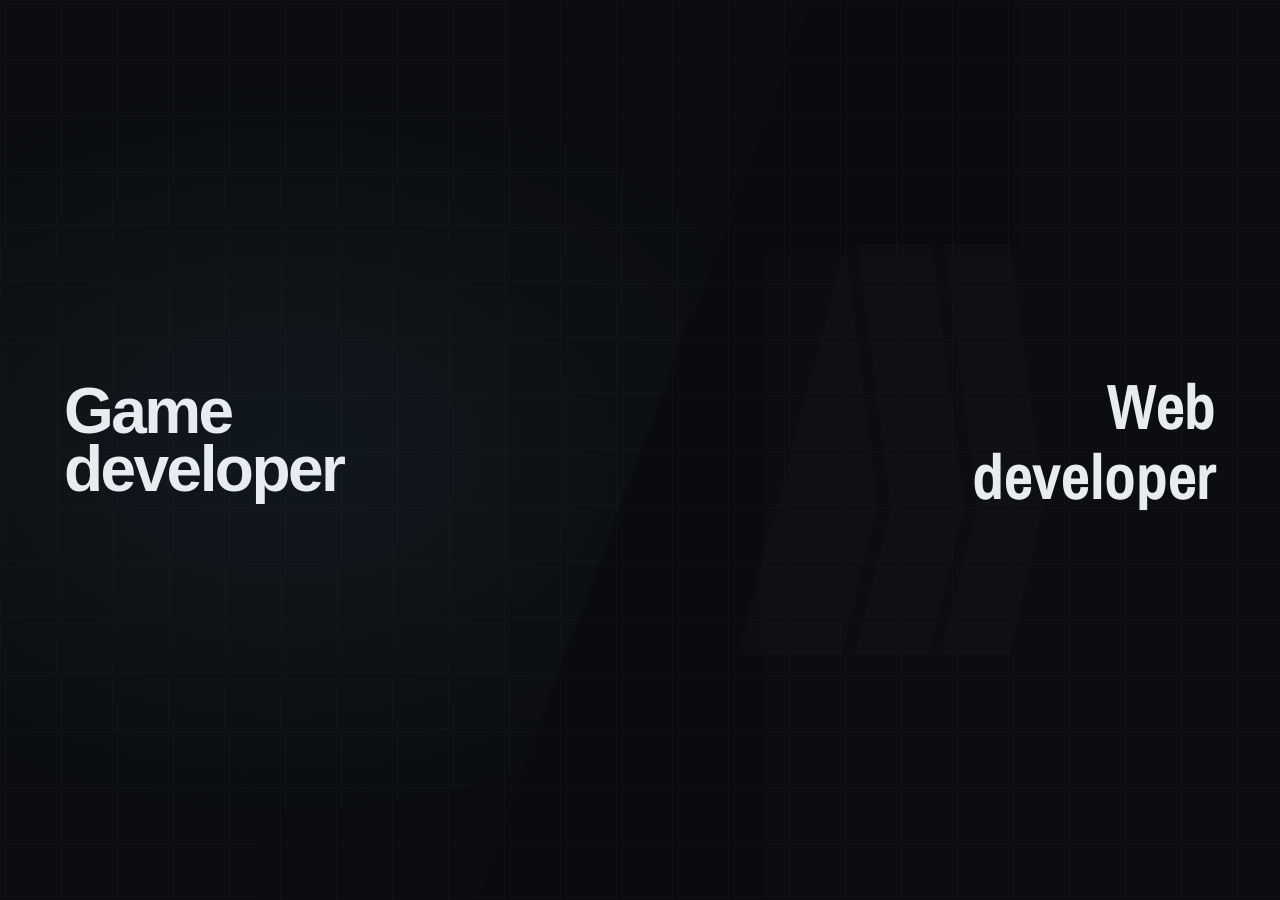
==== commit 320363a0: "fixed index.html forcing to web dev section" ====
--- a/index.html
+++ b/index.html
@@ -5,347 +5,77 @@
     <meta name="viewport" content="width=device-width, initial-scale=1.0" />
     <meta
       name="description"
-      content="Mark Pardede — full stack web developer. Selected work, experience and contact."
+      content="Mark Pardede — game developer and web developer. Choose a path."
     />
-    <script>
-      document.documentElement.classList.add("js");
-      addEventListener("load", function () {
-        if (!document.documentElement.dataset.revealReady) {
-          document.documentElement.classList.remove("js");
-        }
-      });
-    </script>
     <link rel="preconnect" href="https://fonts.googleapis.com" />
     <link rel="preconnect" href="https://fonts.gstatic.com" crossorigin />
     <link
-      href="https://fonts.googleapis.com/css2?family=Archivo+Narrow:wght@400;500;600;700&family=Inter:wght@400;500;600&family=JetBrains+Mono:wght@400;500&display=swap"
+      href="https://fonts.googleapis.com/css2?family=Archivo+Narrow:wght@700&family=Bricolage+Grotesque:opsz,wght@12..96,400;12..96,600;12..96,800&family=IBM+Plex+Mono:wght@400;500;600&display=swap"
       rel="stylesheet"
     />
-    <link rel="stylesheet" href="assets/css/main.css" />
-    <script type="module" src="assets/js/main.js"></script>
-    <title>Mark Pardede - Full Stack Web Developer</title>
+    <link rel="stylesheet" href="assets/css/pages/persona-shared.css" />
+    <link rel="stylesheet" href="assets/css/pages/landing.css" />
+    <script type="module" src="assets/js/modules/landing.js"></script>
+    <title>Mark Pardede — Choose Your Path</title>
   </head>
   <body>
-    <header class="site-header">
-      <nav class="nav container">
-        <a class="nav__logo" href="landing.html" aria-label="Back to landing">
-          <span class="nav__logo-prefix">res://</span>
-          <span class="nav__logo-name">webdev.portfolio</span>
-        </a>
-        <div class="nav__list">
-          <a class="nav__link" href="#">Home</a>
-          <!-- <a class="nav__link" href="#">Projects</a>
-          <a class="nav__link" href="#">Contract Work?</a> -->
-          <a class="nav__link" href="about.html">About</a>
-          <a class="nav__link" href="#contact">Contact</a>
-          <a class="btn btn--primary btn--sm u-label" href="resume.html">
-            Resume
-          </a>
-        </div>
-      </nav>
-    </header>
-
-    <main class="page">
-      <section id="hero" class="hero container" data-reveal>
-        <div class="hero__backdrop">
-          <div class="hero__glow"></div>
-        </div>
-        <div class="hero__main">
-          <p class="hero__eyebrow">Front-End / Full Stack Web Developer</p>
-          <h1 class="hero__title">Mark<span>Pardede</span></h1>
-        </div>
-      </section>
-
-      <section id="terminal" class="terminal-section container" data-reveal>
-        <div class="terminal u-label">
-          <div class="terminal__titlebar">
-            <div class="terminal__dots" aria-hidden="true">
-              <span class="terminal__dot"></span>
-              <span class="terminal__dot"></span>
-              <span class="terminal__dot"></span>
+    <main class="landing" data-landing>
+      <a
+        class="landing-panel landing-panel--game"
+        href="game-dev.html"
+        data-panel="game"
+      >
+        <div class="landing-panel__grid" aria-hidden="true"></div>
+        <div class="landing-panel__content">
+          <h2 class="landing-panel__title">Game<br />developer</h2>
+          <div class="landing-panel__stats">
+            <div class="landing-stat">
+              <span class="landing-stat__label">shipped</span>
+              <span class="landing-stat__value">3 games</span>
             </div>
-            <span class="terminal__title">Fetch Contact</span>
-          </div>
-          <div class="terminal__tabs">
-            <button type="button" class="terminal__tab" data-cmd="wa">
-              wa
-            </button>
-            <button type="button" class="terminal__tab" data-cmd="mail">
-              mail
-            </button>
-            <button type="button" class="terminal__tab" data-cmd="dsc">
-              dsc
-            </button>
-          </div>
-          <div class="terminal__body" data-terminal-body>
-            <p>
-              <span class="terminal__prompt">guest@10-64-36-199 ~ %</span
-              ><span class="terminal__cursor">|</span>
-            </p>
+            <div class="landing-stat">
+              <span class="landing-stat__label">competitions</span>
+              <span class="landing-stat__value landing-stat__value--highlight"
+                >2 placed</span
+              >
+            </div>
+            <div class="landing-stat">
+              <span class="landing-stat__label">on store</span>
+              <span class="landing-stat__value">App Store ×1</span>
+            </div>
+            <div class="landing-panel__cta">enter →</div>
           </div>
         </div>
-      </section>
+      </a>
 
-      <hr class="divider" />
-
-      <section id="experience" class="experience container" data-reveal>
-        <div class="experience__aside">
-          <h2 class="experience__title">Experience</h2>
-        </div>
-        <div class="experience__list">
-          <article class="experience-item">
-            <div class="experience-item__header">
-              <h3 class="experience-item__title">Apple Developer Academy</h3>
-              <span class="experience-item__period u-label"
-                >MAR 2026 - PRESENT</span
+      <a
+        class="landing-panel landing-panel--web"
+        href="webdev.html"
+        data-panel="web"
+      >
+        <div class="landing-panel__grid" aria-hidden="true"></div>
+        <div class="landing-panel__mark" aria-hidden="true"></div>
+        <div class="landing-panel__content">
+          <h2 class="landing-panel__title">Web<br />developer</h2>
+          <div class="landing-panel__stats">
+            <div class="landing-stat">
+              <span class="landing-stat__label">focus</span>
+              <span class="landing-stat__value">front-end</span>
+            </div>
+            <div class="landing-stat">
+              <span class="landing-stat__label">work</span>
+              <span class="landing-stat__value">client &amp; personal</span>
+            </div>
+            <div class="landing-stat">
+              <span class="landing-stat__label">status</span>
+              <span class="landing-stat__value landing-stat__value--highlight"
+                >available</span
               >
             </div>
-            <p class="experience-item__stack">Swift / Apple Frameworks</p>
-            <p class="experience-item__body">
-              First hand experience working with Apple ecosystem
-            </p>
-          </article>
-
-          <div class="experience__divider"></div>
-
-          <article class="experience-item">
-            <div class="experience-item__header">
-              <h3 class="experience-item__title">AQUAMETRO Pte Ltd</h3>
-              <span class="experience-item__period u-label">2019 - 2020</span>
-            </div>
-            <p class="experience-item__stack">ASP.NET / Razor Pages</p>
-            <p class="experience-item__body">
-              Built a company profile with SOI in mind
-            </p>
-          </article>
-        </div>
-      </section>
-
-      <!-- <hr class="divider" /> -->
-
-      <!-- <section id="projects" class="projects container" data-reveal>
-        <div class="projects__header">
-          <h2 class="projects__title">Selected Work</h2>
-          <span class="projects__count u-label">003 cases</span>
-        </div>
-        <div class="projects__grid">
-          <article class="project-card">
-            <div class="project-card__thumb"></div>
-            <div class="project-card__body">
-              <h3 class="project-card__title">Nexus UI Kit</h3>
-              <p class="project-card__desc">
-                A high-performance React component library built with Tailwind
-                CSS and Framer Motion for enterprise-grade applications.
-              </p>
-              <div class="project-card__tags">
-                <span class="tag">[ React ]</span>
-                <span class="tag">[ Tailwind ]</span>
-              </div>
-              <a class="project-card__link u-label" href="#">
-                VIEW PROJECT <span aria-hidden="true">></span>
-              </a>
-            </div>
-          </article>
-
-          <article class="project-card">
-            <div class="project-card__thumb"></div>
-            <div class="project-card__body">
-              <h3 class="project-card__title">Nexus UI Kit</h3>
-              <p class="project-card__desc">
-                A high-performance React component library built with Tailwind
-                CSS and Framer Motion for enterprise-grade applications.
-              </p>
-              <div class="project-card__tags">
-                <span class="tag">[ React ]</span>
-                <span class="tag">[ Tailwind ]</span>
-              </div>
-              <a class="project-card__link u-label" href="#">
-                VIEW PROJECT <span aria-hidden="true">></span>
-              </a>
-            </div>
-          </article>
-
-          <article class="project-card">
-            <div class="project-card__thumb"></div>
-            <div class="project-card__body">
-              <h3 class="project-card__title">Nexus UI Kit</h3>
-              <p class="project-card__desc">
-                A high-performance React component library built with Tailwind
-                CSS and Framer Motion for enterprise-grade applications.
-              </p>
-              <div class="project-card__tags">
-                <span class="tag">[ React ]</span>
-                <span class="tag">[ Tailwind ]</span>
-              </div>
-              <a class="project-card__link u-label" href="#">
-                VIEW PROJECT <span aria-hidden="true">></span>
-              </a>
-            </div>
-          </article>
-        </div>
-      </section> -->
-
-      <hr class="divider" />
-
-      <section id="skills" class="skills container" data-reveal>
-        <h2 class="skills__title">Core Stack</h2>
-        <ul class="skills__grid">
-          <li class="tech-tile">
-            <img
-              class="tech-tile__logo"
-              src="assets/img/techlogo/react.svg"
-              alt=""
-              width="40"
-              height="40"
-            />
-            <span class="tech-tile__name">React</span>
-          </li>
-          <li class="tech-tile">
-            <img
-              class="tech-tile__logo"
-              src="assets/img/techlogo/vue.svg"
-              alt=""
-              width="40"
-              height="40"
-            />
-            <span class="tech-tile__name">Vue</span>
-          </li>
-          <li class="tech-tile">
-            <img
-              class="tech-tile__logo"
-              src="assets/img/techlogo/astro.svg"
-              alt=""
-              width="40"
-              height="40"
-            />
-            <span class="tech-tile__name">Astro</span>
-          </li>
-          <li class="tech-tile">
-            <img
-              class="tech-tile__logo"
-              src="assets/img/techlogo/tailwind.svg"
-              alt=""
-              width="40"
-              height="40"
-            />
-            <span class="tech-tile__name">Tailwind</span>
-          </li>
-          <li class="tech-tile">
-            <img
-              class="tech-tile__logo"
-              src="assets/img/techlogo/dotnet.svg"
-              alt=""
-              width="40"
-              height="40"
-            />
-            <span class="tech-tile__name">.NET / C#</span>
-          </li>
-          <li class="tech-tile">
-            <img
-              class="tech-tile__logo"
-              src="assets/img/techlogo/firebase.svg"
-              alt=""
-              width="40"
-              height="40"
-            />
-            <span class="tech-tile__name">Firebase</span>
-          </li>
-          <li class="tech-tile">
-            <img
-              class="tech-tile__logo"
-              src="assets/img/techlogo/git.svg"
-              alt=""
-              width="40"
-              height="40"
-            />
-            <span class="tech-tile__name">Git</span>
-          </li>
-          <li class="tech-tile">
-            <img
-              class="tech-tile__logo"
-              src="assets/img/techlogo/figma.svg"
-              alt=""
-              width="40"
-              height="40"
-            />
-            <span class="tech-tile__name">Figma</span>
-          </li>
-          <li class="tech-tile">
-            <img
-              class="tech-tile__logo tech-tile__logo--invert"
-              src="assets/img/techlogo/unity.svg"
-              alt=""
-              width="40"
-              height="40"
-            />
-            <span class="tech-tile__name">Unity</span>
-          </li>
-          <li class="tech-tile">
-            <img
-              class="tech-tile__logo"
-              src="assets/img/techlogo/godot.svg"
-              alt=""
-              width="40"
-              height="40"
-            />
-            <span class="tech-tile__name">Godot</span>
-          </li>
-        </ul>
-      </section>
-
-      <hr class="divider" />
-
-      <section id="cta" class="cta container" data-reveal>
-        <div class="cta__inner">
-          <h2 class="cta__title">LET'S BUILD YOUR NEXT BIG THING</h2>
-          <div class="cta__actions">
-            <a
-              class="btn btn--primary u-label"
-              href="https://wa.me/6587304273"
-              target="_blank"
-              rel="noopener"
-              >Initiate_contact</a
-            >
-            <a
-              class="btn u-label"
-              href="https://github.com/MarkLorens"
-              target="_blank"
-              rel="noopener noreferrer"
-              >View_Github</a
-            >
+            <div class="landing-panel__cta">enter →</div>
           </div>
         </div>
-      </section>
+      </a>
     </main>
-
-    <footer id="contact" class="site-footer">
-      <div class="site-footer__inner container">
-        <div class="site-footer__brand">MARK_PARDEDE</div>
-        <nav class="site-footer__links" aria-label="Contact">
-          <a
-            class="site-footer__link"
-            href="https://wa.me/6587304273"
-            target="_blank"
-            rel="noopener"
-          >
-            <span class="site-footer__link-key">WhatsApp</span>
-          </a>
-          <a class="site-footer__link" href="mailto:marklorens0705@gmail.com">
-            <span class="site-footer__link-key">Mail</span>
-          </a>
-          <a
-            class="site-footer__link"
-            href="discord://-/users/311474445032095755"
-            target="_blank"
-            rel="noopener"
-          >
-            <span class="site-footer__link-key">Discord</span>
-          </a>
-        </nav>
-        <p class="site-footer__note">
-          © 2026 MARK_PARDEDE. CREATE AND IMPROVE.
-        </p>
-      </div>
-    </footer>
   </body>
 </html>
--- a/assets/css/pages/persona-shared.css
+++ b/assets/css/pages/persona-shared.css
@@ -0,0 +1,46 @@
+/* Shared brand tokens + reset for the "choose your path" pages
+   (index.html, game-dev.html). Both personas live outside the core site's
+   design system (assets/css/main.css) — this is their own small system.
+   Link this file ALONGSIDE landing.css/game-dev.css, before it. */
+
+html,
+body {
+  margin: 0;
+  height: 100%;
+  background: #0b0d10;
+}
+
+:root {
+  /* Matches the core site's --layout-gutter breakpoint exactly (768px),
+     so the page edge reads the same whichever "side" you're on. */
+  --gutter: 20px;
+}
+
+@media (min-width: 768px) {
+  :root {
+    --gutter: 64px;
+  }
+}
+
+:root {
+  --landing-bg: #0b0d10;
+  --landing-ink: #e8ecf1;
+  --landing-muted: #68757f;
+  --landing-secondary: #9aa7b4;
+  --landing-dim: #c3ccd6;
+  --landing-cyan: #6fd8ff;
+  --landing-gold: #ffd166;
+  --landing-on-cyan: #08272f;
+  --landing-on-gold: #2b1f00;
+  --landing-line: rgba(255, 255, 255, 0.09);
+  --landing-font-head: "Bricolage Grotesque", sans-serif;
+  --landing-font-mono: "IBM Plex Mono", ui-monospace, monospace;
+  --landing-font-head-web: "Archivo Narrow", sans-serif;
+  --landing-web-blue: #0052ff;
+}
+
+@media (prefers-reduced-motion: no-preference) {
+  html {
+    scroll-behavior: smooth;
+  }
+}
--- a/assets/css/pages/landing.css
+++ b/assets/css/pages/landing.css
@@ -0,0 +1,282 @@
+/* Landing — dual-portfolio gate page (Game developer / Web developer).
+   Tokens/reset are shared with game-dev.html via persona-shared.css (link
+   that file first); this stylesheet is just the split-panel layout. */
+
+.landing,
+.landing * {
+  box-sizing: border-box;
+}
+
+.landing {
+  position: relative;
+  width: 100%;
+  height: 100vh;
+  overflow: hidden;
+  background: var(--landing-bg);
+  color: var(--landing-ink);
+  font-family: var(--landing-font-mono);
+  animation: landing-rise-in 0.7s ease both;
+}
+
+@keyframes landing-rise-in {
+  from {
+    opacity: 0;
+  }
+  to {
+    opacity: 1;
+  }
+}
+
+@media (prefers-reduced-motion: reduce) {
+  .landing {
+    animation: none;
+  }
+}
+
+.landing-panel {
+  display: flex;
+  flex-direction: column;
+  justify-content: center;
+  cursor: pointer;
+  text-decoration: none;
+  color: inherit;
+}
+
+.landing-panel__grid {
+  position: absolute;
+  inset: 0;
+  pointer-events: none;
+  opacity: 0.5;
+  background-image:
+    linear-gradient(rgba(255, 255, 255, 0.035) 1px, transparent 1px),
+    linear-gradient(90deg, rgba(255, 255, 255, 0.035) 1px, transparent 1px);
+  background-size: 56px 56px;
+}
+
+/* Web panel only — stands in for the gold glow the game panel uses (gold
+   isn't part of the web persona's own palette). Logo.svg's own background
+   rect (#121212) sits close enough to --landing-bg (#0b0d10) that at this
+   opacity it disappears into the panel rather than reading as a tile. */
+.landing-panel__mark {
+  position: absolute;
+  inset: 0;
+  pointer-events: none;
+  background-image: url("../../img/Logo.svg");
+  background-repeat: no-repeat;
+  background-position: 80% 50%;
+  background-size: clamp(220px, 30vw, 420px) auto;
+  opacity: 0.01;
+  transition: opacity 0.4s ease;
+}
+
+.landing-panel--web:hover .landing-panel__mark,
+.landing-panel--web:focus-visible .landing-panel__mark {
+  opacity: 0.11;
+}
+
+.landing-panel__content {
+  position: relative;
+}
+
+.landing-panel__title {
+  margin: 0;
+  font-family: var(--landing-font-head);
+  font-weight: 800;
+  font-size: clamp(38px, 5vw, 88px);
+  line-height: 0.9;
+  letter-spacing: -0.04em;
+  color: var(--landing-ink);
+  text-wrap: balance;
+}
+
+/* Respective typography: the web panel borrows its headline treatment
+   verbatim from the core site's .hero__title (assets/css/pages/home.css),
+   not Bricolage's display tightening — same size range so the layout
+   doesn't shift, different face/weight/tracking so it reads as itself. */
+.landing-panel--web .landing-panel__title {
+  font-family: var(--landing-font-head-web);
+  font-weight: 700;
+  line-height: 1.1;
+  letter-spacing: -0.02rem;
+}
+
+.landing-panel__stats {
+  display: flex;
+  flex-direction: column;
+}
+
+.landing-stat {
+  display: flex;
+  justify-content: space-between;
+  gap: 20px;
+  padding: 11px 0;
+  font-size: 13px;
+  border-top: 1px solid var(--landing-line);
+}
+
+.landing-stat__label {
+  color: var(--landing-muted);
+}
+
+.landing-stat__value {
+  color: var(--landing-dim);
+}
+
+/* Gold marks the one standout stat per panel — independent of which side's
+   own accent (cyan/gold) that panel otherwise uses. */
+.landing-stat__value--highlight {
+  color: var(--landing-gold);
+}
+
+.landing-panel__cta {
+  display: flex;
+  align-items: center;
+  gap: 11px;
+  padding: 20px 0 0;
+  font-size: 13px;
+  font-weight: 600;
+  letter-spacing: 0.06em;
+}
+
+.landing-panel--game .landing-panel__cta {
+  color: var(--landing-cyan);
+}
+
+.landing-panel--web .landing-panel__cta {
+  color: var(--landing-web-blue);
+}
+
+/* Desktop: full-bleed diagonal split, hover-revealed stats. */
+@media (min-width: 769px) {
+  .landing-panel {
+    position: absolute;
+    inset: 0;
+    transition:
+      background 0.4s ease,
+      opacity 0.4s ease;
+  }
+
+  .landing-panel--game {
+    align-items: flex-start;
+    clip-path: polygon(0 0, 63% 0, 37% 100%, 0 100%);
+    background:
+      radial-gradient(
+        760px 520px at 22% 50%,
+        rgba(111, 216, 255, 0.055),
+        transparent 72%
+      ),
+      var(--landing-bg);
+  }
+
+  .landing-panel--game:hover,
+  .landing-panel--game:focus-visible {
+    background:
+      radial-gradient(
+        760px 520px at 22% 50%,
+        rgba(111, 216, 255, 0.149),
+        transparent 72%
+      ),
+      var(--landing-bg);
+  }
+
+  .landing-panel--web {
+    align-items: flex-end;
+    clip-path: polygon(63.2% 0, 100% 0, 100% 100%, 37.2% 100%);
+    background: var(--landing-bg);
+  }
+
+  /* No hover background swap here — the logo mark's opacity transition
+     (.landing-panel__mark, above) is this panel's equivalent of the game
+     panel's glow-on-hover. */
+
+  /* Cross-panel dim: set by landing.js on the container, so it degrades
+     gracefully (each panel's own hover/focus effects above still work)
+     if the script fails to load. */
+  .landing[data-hover="game"] .landing-panel--web,
+  .landing[data-hover="web"] .landing-panel--game {
+    opacity: 0.42;
+  }
+
+  .landing-panel__content {
+    width: 42%;
+    min-width: 280px;
+    padding: 0 24px 0 clamp(32px, 5vw, 80px);
+  }
+
+  .landing-panel--web .landing-panel__content {
+    padding: 0 clamp(32px, 5vw, 80px) 0 24px;
+    text-align: right;
+  }
+
+  .landing-panel__stats {
+    margin-top: 18px;
+    max-height: 0;
+    overflow: hidden;
+    opacity: 0;
+    transform: translateY(-10px);
+    transition:
+      max-height 0.42s cubic-bezier(0.22, 1, 0.36, 1),
+      opacity 0.32s ease,
+      transform 0.42s cubic-bezier(0.22, 1, 0.36, 1),
+      margin-top 0.42s cubic-bezier(0.22, 1, 0.36, 1);
+  }
+
+  .landing-panel:hover .landing-panel__stats,
+  .landing-panel:focus-visible .landing-panel__stats {
+    margin-top: 36px;
+    max-height: 240px;
+    opacity: 1;
+    transform: translateY(0);
+  }
+
+  @media (prefers-reduced-motion: reduce) {
+    .landing-panel__stats {
+      transition: opacity 0.2s ease;
+    }
+  }
+
+  .landing-panel--web .landing-panel__cta {
+    justify-content: flex-end;
+  }
+}
+
+/* Mobile/tablet: the diagonal split relies on a 42%-wide content column
+   inside a clip-path'd ancestor — below ~667px that column's 280px
+   min-width overflows its clipped region and the heading gets visibly cut
+   off. Stack instead: two full-width panels, stats always shown since
+   touch has no hover to gate them on. */
+@media (max-width: 768px) {
+  .landing {
+    height: auto;
+    min-height: 100vh;
+    overflow-y: auto;
+  }
+
+  .landing-panel {
+    position: relative;
+    align-items: flex-start;
+    min-height: 50vh;
+    padding: 48px 24px;
+    background: var(--landing-bg);
+  }
+
+  .landing-panel__content {
+    width: 100%;
+  }
+
+  .landing-panel__stats {
+    margin-top: 24px;
+  }
+
+  .landing-panel--web .landing-panel__cta {
+    justify-content: flex-start;
+  }
+
+  /* Content is left-aligned and full-width here (no diagonal seam to work
+     around) — push the mark right, behind the empty space rather than
+     under the text. */
+  .landing-panel__mark {
+    background-position: 92% 65%;
+    background-size: clamp(160px, 55vw, 260px) auto;
+  }
+}
